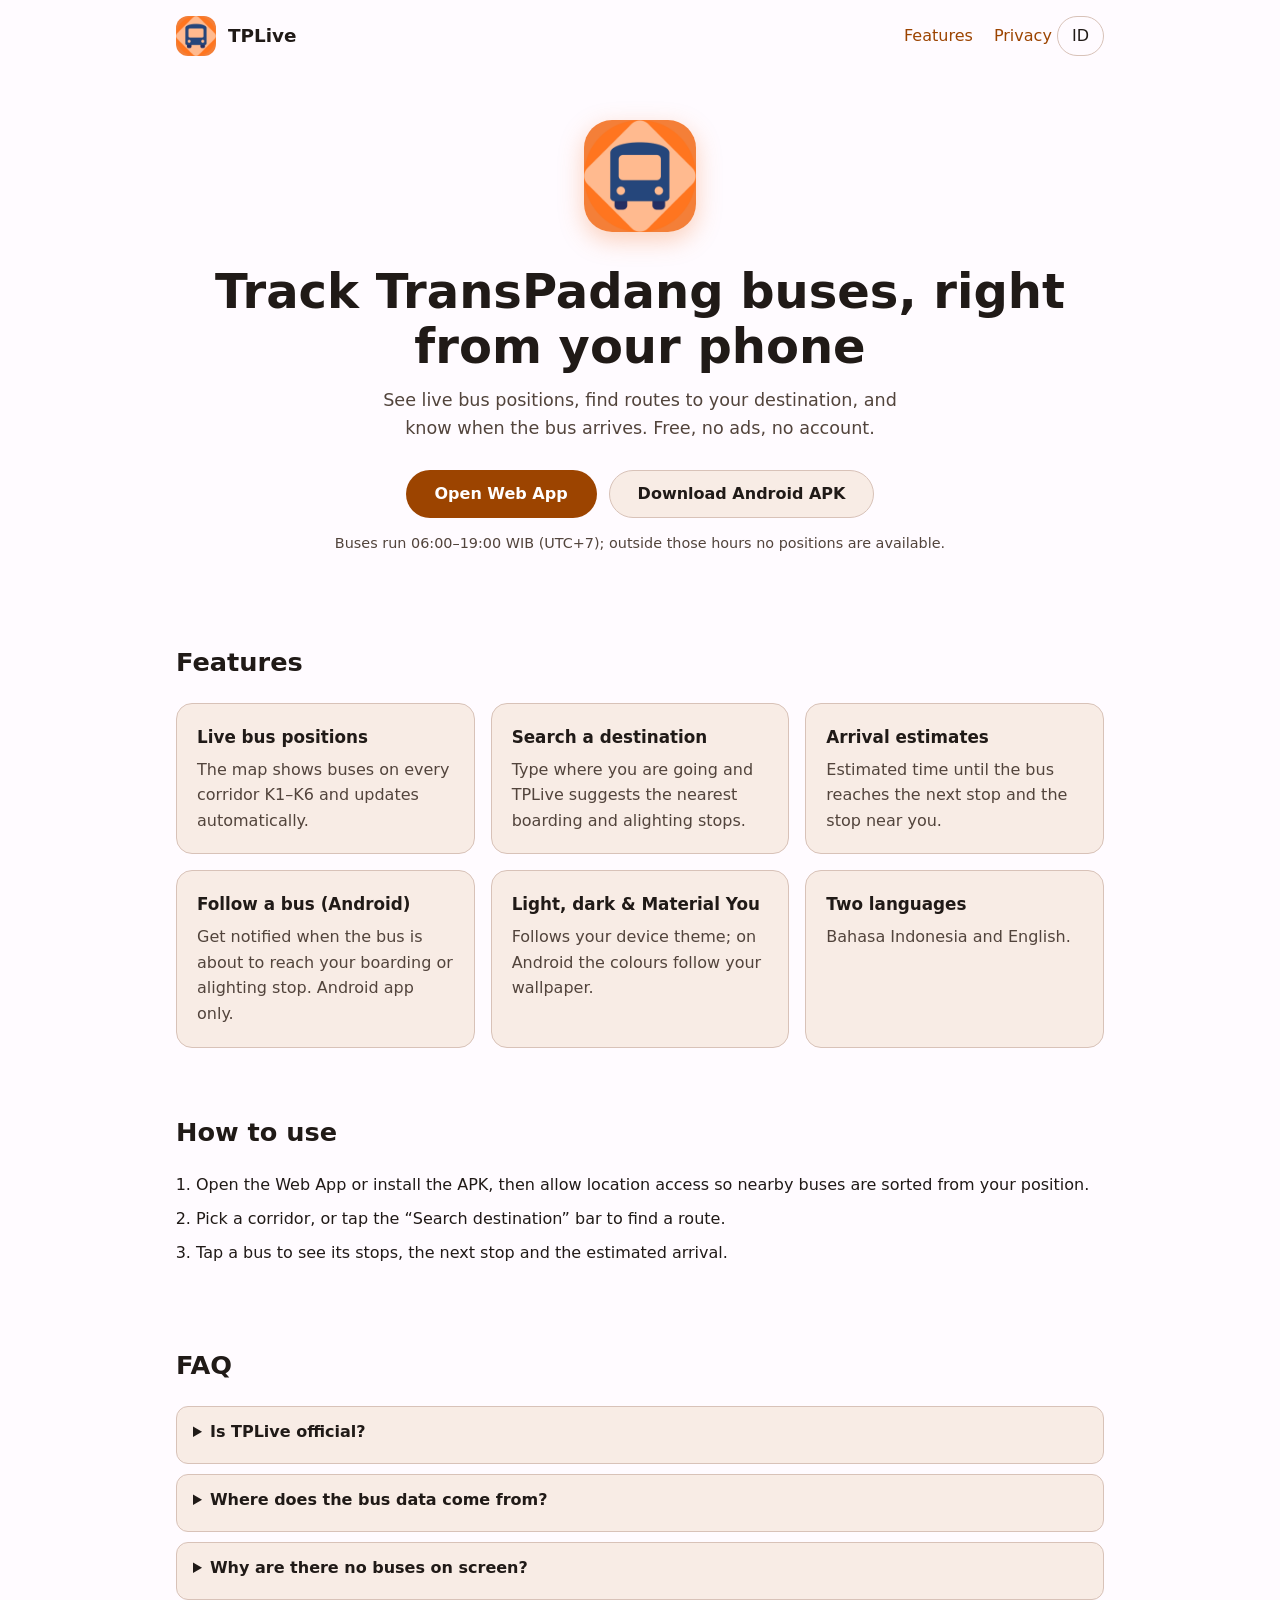
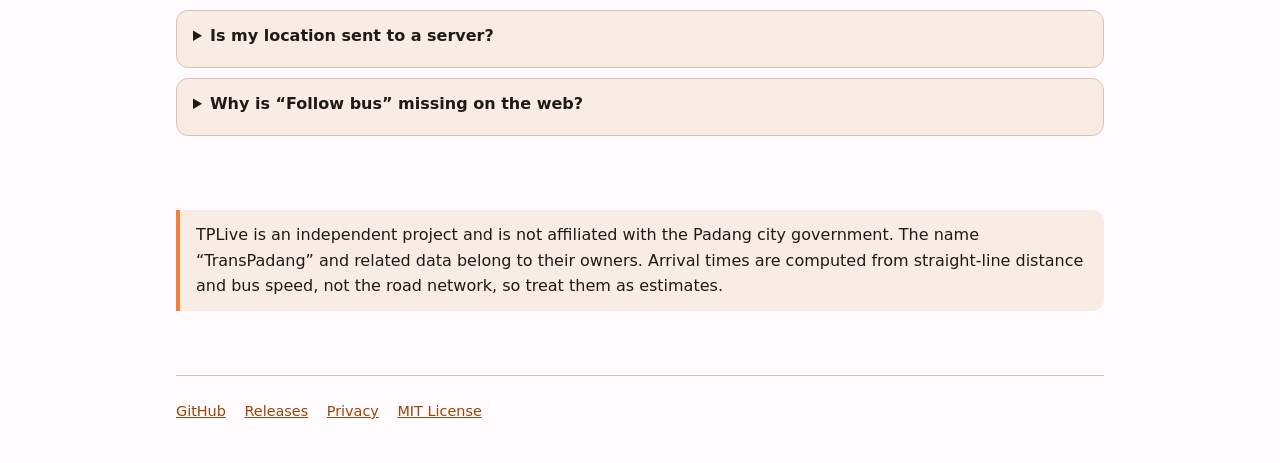
==== site/index.html @ 6b7a67e2 "feat(web): web app, halaman unduh, kebijakan privasi, deploy Pages - Platform web (web/) dengan ikon" ====
<!DOCTYPE html>
<html lang="id">
<head>
  <meta charset="UTF-8">
  <meta name="viewport" content="width=device-width, initial-scale=1">
  <title>TPLive — Lacak Bus TransPadang</title>
  <meta name="description" content="Lacak posisi bus TransPadang secara real-time, cari rute, dan lihat estimasi kedatangan. Gratis, open source, tanpa iklan.">
  <meta name="theme-color" content="#F47F38">
  <meta property="og:title" content="TPLive — Lacak Bus TransPadang">
  <meta property="og:description" content="Posisi bus TransPadang real-time, pencarian rute, dan estimasi kedatangan.">
  <meta property="og:type" content="website">
  <link rel="icon" href="favicon.png">
  <link rel="apple-touch-icon" href="icon-192.png">
  <link rel="stylesheet" href="style.css">
</head>
<body>
  <div class="wrap">
    <header class="top">
      <a class="brand" href="./"><img src="icon-192.png" alt="" width="40" height="40">TPLive</a>
      <nav>
        <a href="#fitur" data-i18n="nav_features">Fitur</a>
        <a href="privacy.html" data-i18n="nav_privacy">Privasi</a>
        <button class="lang" id="lang" type="button" aria-label="Switch language">EN</button>
      </nav>
    </header>

    <main>
      <div class="hero">
        <img class="logo" src="icon-512.png" alt="Logo TPLive" width="112" height="112">
        <h1 data-i18n="hero_title">Lacak bus TransPadang, langsung dari ponselmu</h1>
        <p class="lead" data-i18n="hero_lead">Lihat posisi bus secara real-time, cari rute ke tujuanmu, dan tahu kapan bus tiba. Gratis, tanpa iklan, tanpa akun.</p>
        <div class="cta">
          <a class="btn filled" href="app/" data-i18n="cta_web">Buka Web App</a>
          <a class="btn tonal" href="https://github.com/dwikyalfira/TPLive-Transpadang-Bus-Tracker/releases/latest/download/TPLive.apk" data-i18n="cta_apk">Unduh APK Android</a>
        </div>
        <p class="note" data-i18n="hours">Bus beroperasi pukul 06.00–19.00 WIB; di luar jam itu posisi bus tidak tersedia.</p>
      </div>

      <section id="fitur">
        <h2 data-i18n="features_h">Fitur</h2>
        <div class="grid">
          <div class="card"><h3 data-i18n="f1_t">Posisi bus real-time</h3><p data-i18n="f1_d">Peta menampilkan bus di semua koridor K1–K6 dan diperbarui otomatis.</p></div>
          <div class="card"><h3 data-i18n="f2_t">Cari tujuan</h3><p data-i18n="f2_d">Ketik tempat tujuan, TPLive menyarankan halte naik dan turun terdekat.</p></div>
          <div class="card"><h3 data-i18n="f3_t">Estimasi kedatangan</h3><p data-i18n="f3_d">Perkiraan waktu bus tiba di halte berikutnya dan di dekat lokasimu.</p></div>
          <div class="card"><h3 data-i18n="f4_t">Ikuti bus (Android)</h3><p data-i18n="f4_d">Notifikasi saat bus hampir tiba di halte naik atau turun. Hanya di aplikasi Android.</p></div>
          <div class="card"><h3 data-i18n="f5_t">Terang, gelap &amp; Material You</h3><p data-i18n="f5_d">Tampilan mengikuti tema perangkat; di Android warna mengikuti wallpaper.</p></div>
          <div class="card"><h3 data-i18n="f6_t">Dua bahasa</h3><p data-i18n="f6_d">Bahasa Indonesia dan English.</p></div>
        </div>
      </section>

      <section>
        <h2 data-i18n="how_h">Cara pakai</h2>
        <ol class="steps">
          <li data-i18n="s1">Buka Web App atau pasang APK, lalu izinkan akses lokasi agar bus terdekat diurutkan dari posisimu.</li>
          <li data-i18n="s2">Pilih koridor, atau ketuk bilah “Cari tujuan” untuk mencari rute.</li>
          <li data-i18n="s3">Ketuk bus untuk melihat daftar halte, halte berikutnya, dan estimasi tiba.</li>
        </ol>
      </section>

      <section>
        <h2 data-i18n="faq_h">Pertanyaan umum</h2>
        <details><summary data-i18n="q1">Apakah TPLive aplikasi resmi?</summary><p data-i18n="a1">Bukan. TPLive adalah proyek independen open source dan tidak berafiliasi dengan Pemerintah Kota Padang atau pengelola TransPadang.</p></details>
        <details><summary data-i18n="q2">Dari mana data bus berasal?</summary><p data-i18n="a2">Dari layanan data publik TransPadang. Ketersediaan dan akurasinya bergantung pada layanan itu dan dapat berubah tanpa pemberitahuan.</p></details>
        <details><summary data-i18n="q3">Mengapa tidak ada bus di layar?</summary><p data-i18n="a3">Layanan hanya mengirim data pukul 06.00–19.00 WIB. Di luar jam itu, atau bila bus belum mengirim posisi, daftar akan kosong.</p></details>
        <details><summary data-i18n="q4">Apakah lokasiku dikirim ke server?</summary><p data-i18n="a4">Tidak ke server TPLive — kami tidak punya server. Lokasi dipakai di perangkatmu untuk mengurutkan bus dan menghitung estimasi. Lihat Kebijakan Privasi.</p></details>
        <details><summary data-i18n="q5">Mengapa fitur “Ikuti bus” tidak ada di web?</summary><p data-i18n="a5">Notifikasi tetap saat aplikasi di latar belakang memerlukan layanan Android native, sehingga hanya tersedia di aplikasi Android.</p></details>
      </section>

      <section>
        <div class="disclaimer" data-i18n="disclaimer">TPLive adalah proyek independen dan tidak berafiliasi dengan Pemerintah Kota Padang. Nama “TransPadang” dan data terkait adalah milik pihak terkait. Estimasi waktu dihitung dari jarak garis lurus dan kecepatan bus, bukan jaringan jalan, jadi hanya perkiraan.</div>
      </section>
    </main>

    <footer>
      <a href="https://github.com/dwikyalfira/TPLive-Transpadang-Bus-Tracker">GitHub</a>
      <a href="https://github.com/dwikyalfira/TPLive-Transpadang-Bus-Tracker/releases" data-i18n="f_rel">Rilis</a>
      <a href="privacy.html" data-i18n="nav_privacy">Privasi</a>
      <a href="https://github.com/dwikyalfira/TPLive-Transpadang-Bus-Tracker/blob/main/LICENSE">MIT License</a>
    </footer>
  </div>

  <script>
    var EN = {
      nav_features: 'Features', nav_privacy: 'Privacy',
      hero_title: 'Track TransPadang buses, right from your phone',
      hero_lead: 'See live bus positions, find routes to your destination, and know when the bus arrives. Free, no ads, no account.',
      cta_web: 'Open Web App', cta_apk: 'Download Android APK',
      hours: 'Buses run 06:00–19:00 WIB (UTC+7); outside those hours no positions are available.',
      features_h: 'Features',
      f1_t: 'Live bus positions', f1_d: 'The map shows buses on every corridor K1–K6 and updates automatically.',
      f2_t: 'Search a destination', f2_d: 'Type where you are going and TPLive suggests the nearest boarding and alighting stops.',
      f3_t: 'Arrival estimates', f3_d: 'Estimated time until the bus reaches the next stop and the stop near you.',
      f4_t: 'Follow a bus (Android)', f4_d: 'Get notified when the bus is about to reach your boarding or alighting stop. Android app only.',
      f5_t: 'Light, dark & Material You', f5_d: 'Follows your device theme; on Android the colours follow your wallpaper.',
      f6_t: 'Two languages', f6_d: 'Bahasa Indonesia and English.',
      how_h: 'How to use',
      s1: 'Open the Web App or install the APK, then allow location access so nearby buses are sorted from your position.',
      s2: 'Pick a corridor, or tap the “Search destination” bar to find a route.',
      s3: 'Tap a bus to see its stops, the next stop and the estimated arrival.',
      faq_h: 'FAQ',
      q1: 'Is TPLive official?', a1: 'No. TPLive is an independent open-source project, not affiliated with the Padang city government or the TransPadang operator.',
      q2: 'Where does the bus data come from?', a2: 'From TransPadang’s public data service. Availability and accuracy depend on that service and can change without notice.',
      q3: 'Why are there no buses on screen?', a3: 'The service only sends data 06:00–19:00 WIB. Outside those hours, or when a bus has not reported, the list is empty.',
      q4: 'Is my location sent to a server?', a4: 'Not to a TPLive server — there is none. Location is used on your device to sort buses and compute estimates. See the Privacy Policy.',
      q5: 'Why is “Follow bus” missing on the web?', a5: 'Notifications that persist in the background need a native Android service, so they exist only in the Android app.',
      disclaimer: 'TPLive is an independent project and is not affiliated with the Padang city government. The name “TransPadang” and related data belong to their owners. Arrival times are computed from straight-line distance and bus speed, not the road network, so treat them as estimates.',
      f_rel: 'Releases'
    };
    var ID = {};
    document.querySelectorAll('[data-i18n]').forEach(function (el) { ID[el.dataset.i18n] = el.innerHTML; });
    var btn = document.getElementById('lang');
    function setLang(l) {
      var dict = l === 'en' ? EN : ID;
      document.documentElement.lang = l;
      document.querySelectorAll('[data-i18n]').forEach(function (el) {
        if (dict[el.dataset.i18n] != null) el.innerHTML = dict[el.dataset.i18n];
      });
      btn.textContent = l === 'en' ? 'ID' : 'EN';
      try { localStorage.setItem('lang', l); } catch (e) {}
    }
    btn.addEventListener('click', function () {
      setLang(document.documentElement.lang === 'en' ? 'id' : 'en');
    });
    var saved = null;
    try { saved = localStorage.getItem('lang'); } catch (e) {}
    if (saved === 'en' || (!saved && (navigator.language || '').toLowerCase().indexOf('id') !== 0)) setLang('en');
  </script>
</body>
</html>
---- site/style.css ----
:root {
  --primary: #9c4400;
  --on-primary: #fff;
  --brand: #f47f38;
  --surface: #fffbff;
  --on-surface: #201a17;
  --on-surface-variant: #52443c;
  --surface-container: #f8ece5;
  --outline-variant: #d8c2b8;
  --radius: 16px;
}
@media (prefers-color-scheme: dark) {
  :root {
    --primary: #ffb68a;
    --on-primary: #532200;
    --surface: #201a17;
    --on-surface: #ece0da;
    --on-surface-variant: #d8c2b8;
    --surface-container: #2d2420;
    --outline-variant: #52443c;
  }
}
* { box-sizing: border-box; }
html { scroll-behavior: smooth; }
body {
  margin: 0;
  background: var(--surface);
  color: var(--on-surface);
  font: 16px/1.6 system-ui, -apple-system, "Segoe UI", Roboto, sans-serif;
}
a { color: var(--primary); }
.wrap { max-width: 960px; margin: 0 auto; padding: 0 16px; }
header.top {
  display: flex; align-items: center; justify-content: space-between;
  padding: 16px 0;
}
.brand { display: flex; align-items: center; gap: 12px; font-weight: 700; font-size: 1.15rem; text-decoration: none; color: inherit; }
.brand img { width: 40px; height: 40px; border-radius: 12px; }
nav a { margin-left: 16px; text-decoration: none; font-weight: 500; }
.lang { border: 1px solid var(--outline-variant); background: none; color: inherit; border-radius: 999px; padding: 6px 14px; font: inherit; cursor: pointer; min-height: 40px; }

.hero { padding: 48px 0 40px; text-align: center; }
.hero img.logo { width: 112px; height: 112px; border-radius: 28px; box-shadow: 0 8px 24px rgba(244, 127, 56, .35); }
.hero h1 { font-size: clamp(2rem, 6vw, 3rem); line-height: 1.15; margin: 24px 0 12px; }
.hero p.lead { max-width: 560px; margin: 0 auto 28px; color: var(--on-surface-variant); font-size: 1.1rem; }
.cta { display: flex; flex-wrap: wrap; gap: 12px; justify-content: center; }
.btn {
  display: inline-flex; align-items: center; justify-content: center; gap: 8px;
  min-height: 48px; padding: 0 28px; border-radius: 999px; font-weight: 600;
  text-decoration: none; border: 1px solid transparent;
}
.btn.filled { background: var(--primary); color: var(--on-primary); }
.btn.tonal { background: var(--surface-container); color: var(--on-surface); border-color: var(--outline-variant); }
.btn:focus-visible, .lang:focus-visible, a:focus-visible { outline: 3px solid var(--brand); outline-offset: 2px; }
.note { margin-top: 14px; font-size: .9rem; color: var(--on-surface-variant); }

section { padding: 32px 0; }
section h2 { font-size: 1.6rem; margin: 0 0 20px; }
.grid { display: grid; gap: 16px; grid-template-columns: repeat(auto-fit, minmax(240px, 1fr)); }
.card {
  background: var(--surface-container); border: 1px solid var(--outline-variant);
  border-radius: var(--radius); padding: 20px;
}
.card h3 { margin: 0 0 6px; font-size: 1.05rem; }
.card p { margin: 0; color: var(--on-surface-variant); }
ol.steps { padding-left: 20px; }
ol.steps li { margin-bottom: 8px; }
details { border: 1px solid var(--outline-variant); border-radius: 12px; padding: 12px 16px; margin-bottom: 10px; background: var(--surface-container); }
details summary { cursor: pointer; font-weight: 600; min-height: 32px; }
details p { margin: 8px 0 0; color: var(--on-surface-variant); }
.disclaimer { border-left: 4px solid var(--brand); padding: 12px 16px; background: var(--surface-container); border-radius: 0 12px 12px 0; }
footer { border-top: 1px solid var(--outline-variant); margin-top: 32px; padding: 24px 0 40px; color: var(--on-surface-variant); font-size: .9rem; }
footer a { margin-right: 14px; }
article.doc { max-width: 720px; padding-bottom: 32px; }
article.doc h1 { margin-top: 24px; }
article.doc h2 { margin-top: 28px; font-size: 1.25rem; }
@media (prefers-reduced-motion: reduce) { html { scroll-behavior: auto; } }
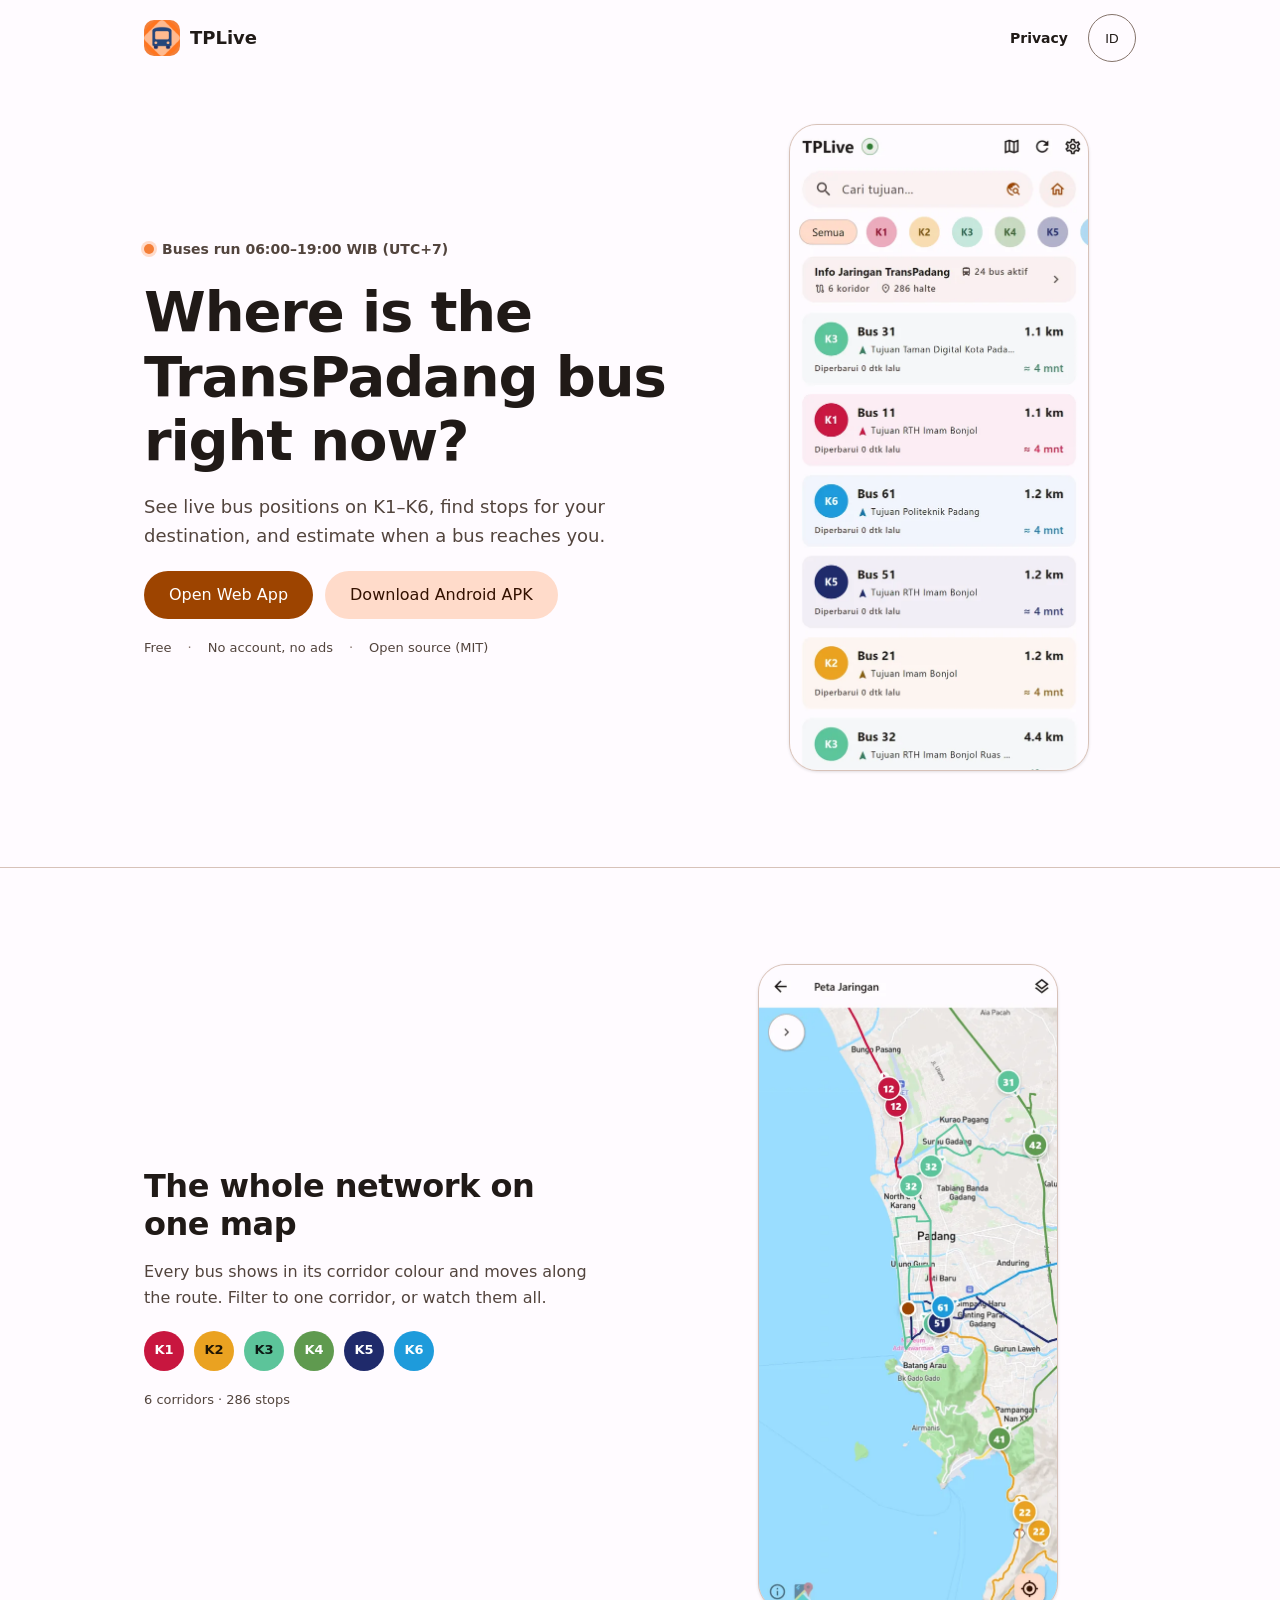
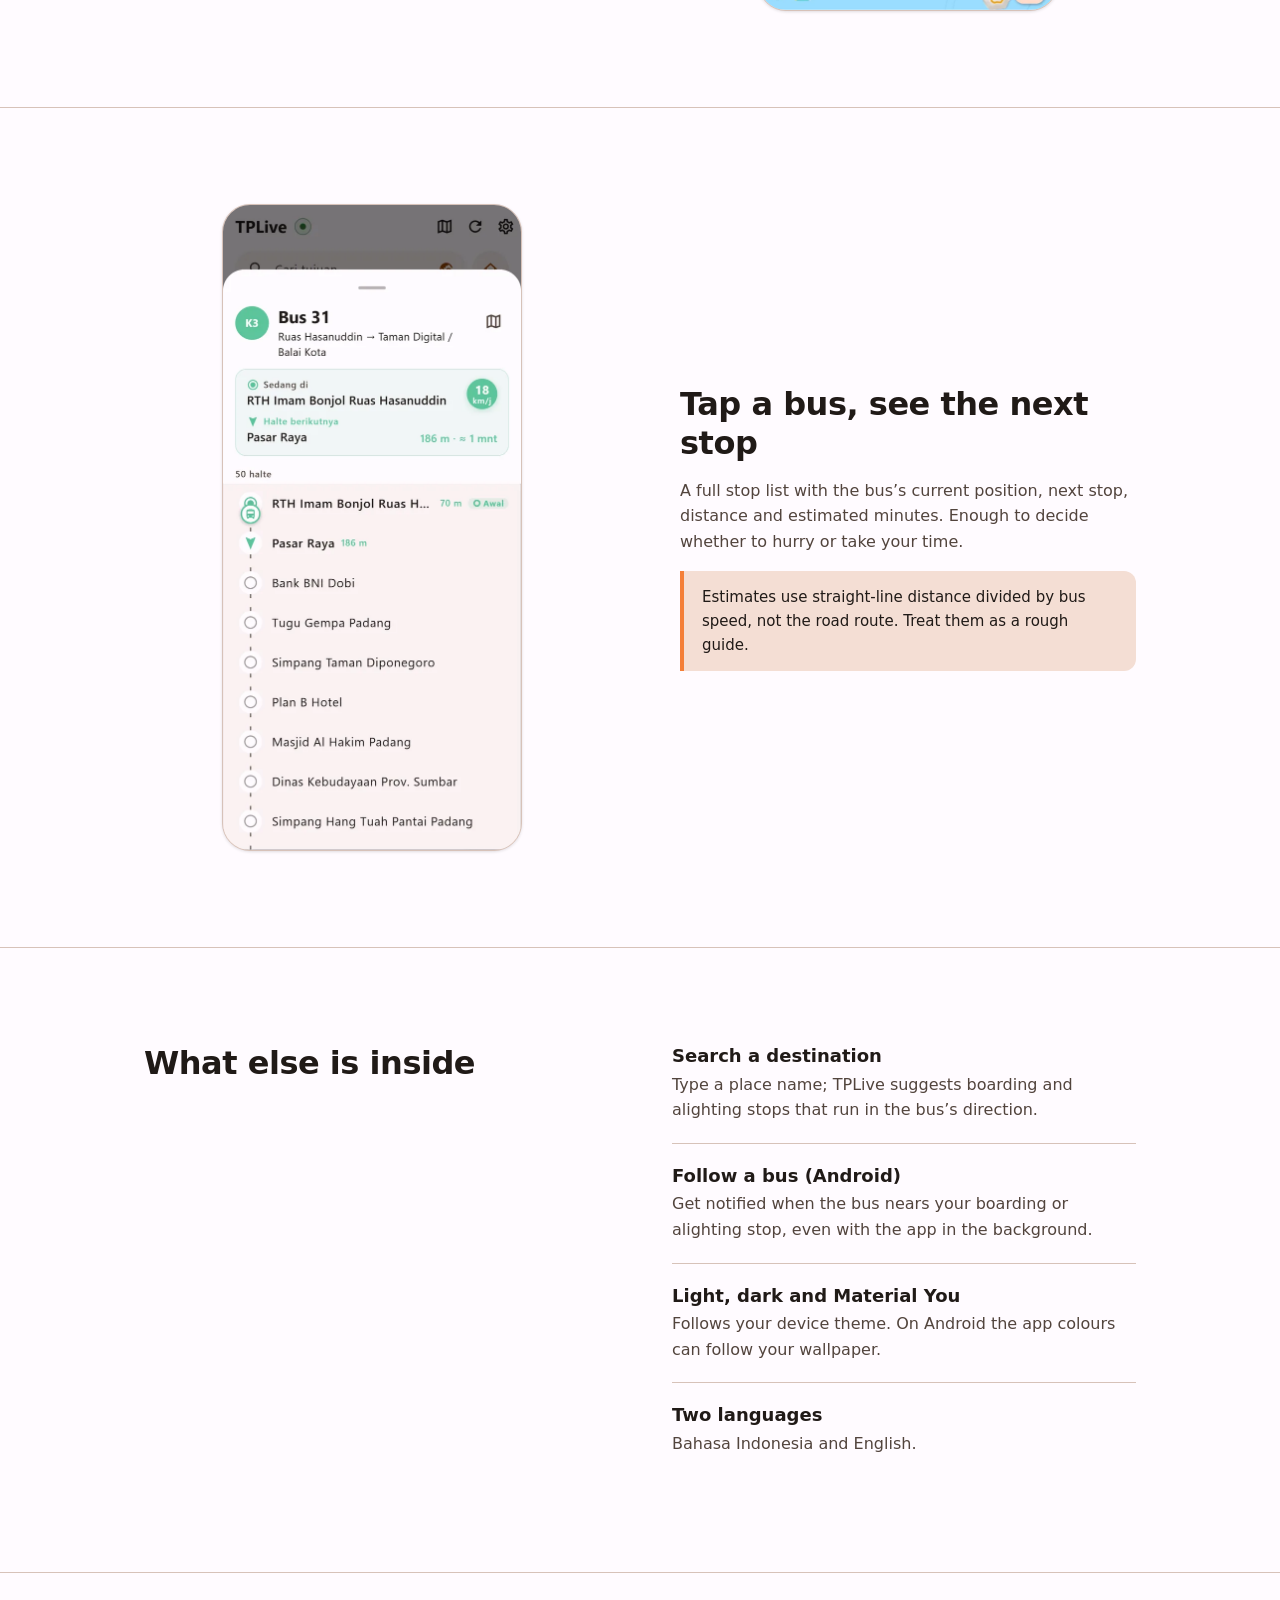
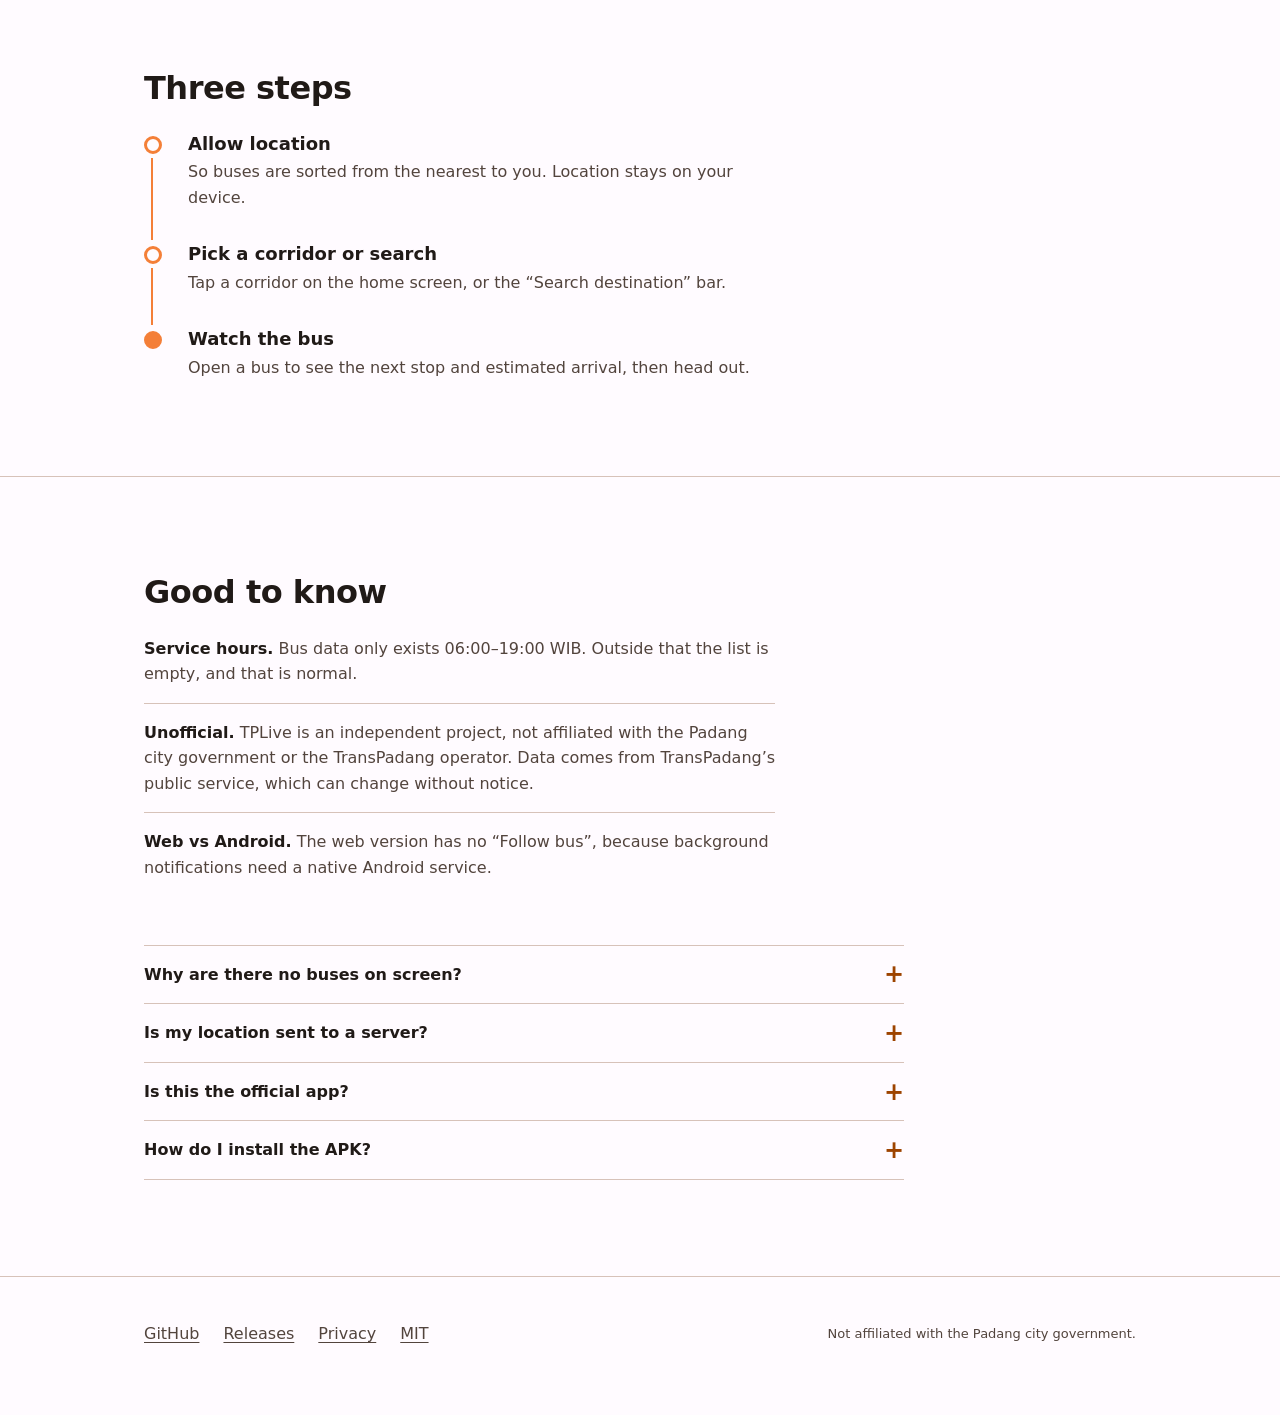
==== commit a6116c24: "feat(site): desain ulang halaman unduh mengikuti DESIGN.md - DESIGN.md: acuan desain halaman (token " ====
--- a/site/index.html
+++ b/site/index.html
@@ -3,124 +3,195 @@
 <head>
   <meta charset="UTF-8">
   <meta name="viewport" content="width=device-width, initial-scale=1">
-  <title>TPLive — Lacak Bus TransPadang</title>
-  <meta name="description" content="Lacak posisi bus TransPadang secara real-time, cari rute, dan lihat estimasi kedatangan. Gratis, open source, tanpa iklan.">
+  <title>TPLive — Di mana bus TransPadang sekarang?</title>
+  <meta name="description" content="Lihat posisi bus TransPadang K1–K6 di peta, cari halte untuk tujuanmu, dan perkirakan kapan bus tiba. Gratis, open source, tanpa akun. Aplikasi tidak resmi.">
   <meta name="theme-color" content="#F47F38">
-  <meta property="og:title" content="TPLive — Lacak Bus TransPadang">
-  <meta property="og:description" content="Posisi bus TransPadang real-time, pencarian rute, dan estimasi kedatangan.">
+  <meta property="og:title" content="TPLive — Di mana bus TransPadang sekarang?">
+  <meta property="og:description" content="Posisi bus TransPadang di peta, pencarian halte, dan perkiraan tiba. Gratis dan open source.">
   <meta property="og:type" content="website">
   <link rel="icon" href="favicon.png">
   <link rel="apple-touch-icon" href="icon-192.png">
   <link rel="stylesheet" href="style.css">
 </head>
 <body>
+  <a class="skip" href="#main" data-i18n="skip">Lewati ke konten</a>
+
   <div class="wrap">
     <header class="top">
-      <a class="brand" href="./"><img src="icon-192.png" alt="" width="40" height="40">TPLive</a>
-      <nav>
-        <a href="#fitur" data-i18n="nav_features">Fitur</a>
-        <a href="privacy.html" data-i18n="nav_privacy">Privasi</a>
-        <button class="lang" id="lang" type="button" aria-label="Switch language">EN</button>
-      </nav>
+      <a class="brand" href="./"><img src="icon-192.png" alt="" width="36" height="36">TPLive</a>
+      <a class="link" href="privacy.html" data-i18n="nav_privacy">Privasi</a>
+      <button class="lang" id="lang" type="button" aria-label="Switch language to English">EN</button>
     </header>
-
-    <main>
+  </div>
+
+  <main id="main">
+    <div class="wrap">
       <div class="hero">
-        <img class="logo" src="icon-512.png" alt="Logo TPLive" width="112" height="112">
-        <h1 data-i18n="hero_title">Lacak bus TransPadang, langsung dari ponselmu</h1>
-        <p class="lead" data-i18n="hero_lead">Lihat posisi bus secara real-time, cari rute ke tujuanmu, dan tahu kapan bus tiba. Gratis, tanpa iklan, tanpa akun.</p>
-        <div class="cta">
-          <a class="btn filled" href="app/" data-i18n="cta_web">Buka Web App</a>
-          <a class="btn tonal" href="https://github.com/dwikyalfira/TPLive-Transpadang-Bus-Tracker/releases/latest/download/TPLive.apk" data-i18n="cta_apk">Unduh APK Android</a>
-        </div>
-        <p class="note" data-i18n="hours">Bus beroperasi pukul 06.00–19.00 WIB; di luar jam itu posisi bus tidak tersedia.</p>
-      </div>
-
-      <section id="fitur">
-        <h2 data-i18n="features_h">Fitur</h2>
-        <div class="grid">
-          <div class="card"><h3 data-i18n="f1_t">Posisi bus real-time</h3><p data-i18n="f1_d">Peta menampilkan bus di semua koridor K1–K6 dan diperbarui otomatis.</p></div>
-          <div class="card"><h3 data-i18n="f2_t">Cari tujuan</h3><p data-i18n="f2_d">Ketik tempat tujuan, TPLive menyarankan halte naik dan turun terdekat.</p></div>
-          <div class="card"><h3 data-i18n="f3_t">Estimasi kedatangan</h3><p data-i18n="f3_d">Perkiraan waktu bus tiba di halte berikutnya dan di dekat lokasimu.</p></div>
-          <div class="card"><h3 data-i18n="f4_t">Ikuti bus (Android)</h3><p data-i18n="f4_d">Notifikasi saat bus hampir tiba di halte naik atau turun. Hanya di aplikasi Android.</p></div>
-          <div class="card"><h3 data-i18n="f5_t">Terang, gelap &amp; Material You</h3><p data-i18n="f5_d">Tampilan mengikuti tema perangkat; di Android warna mengikuti wallpaper.</p></div>
-          <div class="card"><h3 data-i18n="f6_t">Dua bahasa</h3><p data-i18n="f6_d">Bahasa Indonesia dan English.</p></div>
-        </div>
-      </section>
-
-      <section>
-        <h2 data-i18n="how_h">Cara pakai</h2>
-        <ol class="steps">
-          <li data-i18n="s1">Buka Web App atau pasang APK, lalu izinkan akses lokasi agar bus terdekat diurutkan dari posisimu.</li>
-          <li data-i18n="s2">Pilih koridor, atau ketuk bilah “Cari tujuan” untuk mencari rute.</li>
-          <li data-i18n="s3">Ketuk bus untuk melihat daftar halte, halte berikutnya, dan estimasi tiba.</li>
+        <div class="copy">
+          <p class="hours" data-i18n="hours">Bus beroperasi 06.00–19.00 WIB</p>
+          <h1 data-i18n="h1">Di mana bus TransPadang sekarang?</h1>
+          <p class="lead" data-i18n="lead">Lihat posisi bus K1–K6 di peta, cari halte untuk tujuanmu, dan perkirakan kapan bus tiba di dekatmu.</p>
+          <div class="cta">
+            <a class="btn filled" href="app/" data-i18n="cta_web">Buka Web App</a>
+            <a class="btn tonal" href="https://github.com/dwikyalfira/TPLive-Transpadang-Bus-Tracker/releases/latest/download/TPLive.apk" data-i18n="cta_apk">Unduh APK Android</a>
+          </div>
+          <p class="caption facts"><span data-i18n="fact1">Gratis</span><span data-i18n="fact2">Tanpa akun &amp; iklan</span><span data-i18n="fact3">Open source (MIT)</span></p>
+        </div>
+        <figure class="phone">
+          <picture>
+            <source media="(prefers-color-scheme: dark)" srcset="img/home-dark.webp">
+            <img src="img/home-light.webp" width="600" height="1299" alt="Beranda TPLive: daftar bus terdekat dengan koridor, jarak, dan estimasi tiba" data-i18n-alt="alt_home" fetchpriority="high">
+          </picture>
+        </figure>
+      </div>
+    </div>
+
+    <section aria-labelledby="map-h">
+      <div class="wrap split">
+        <div class="copy">
+          <h2 id="map-h" data-i18n="map_h">Seluruh jaringan di satu peta</h2>
+          <p class="prose" data-i18n="map_p">Setiap bus tampil dengan warna koridornya, bergerak mengikuti rute. Pilih satu koridor untuk menyaring, atau lihat semuanya sekaligus.</p>
+          <ul class="chips" aria-label="Koridor" data-i18n-aria="aria_corr">
+            <li class="chip k1">K1</li><li class="chip k2">K2</li><li class="chip k3">K3</li>
+            <li class="chip k4">K4</li><li class="chip k5">K5</li><li class="chip k6">K6</li>
+          </ul>
+          <p class="caption num" data-i18n="map_fact">6 koridor · 286 halte</p>
+        </div>
+        <figure class="phone">
+          <picture>
+            <source media="(prefers-color-scheme: dark)" srcset="img/map-dark.webp">
+            <img src="img/map-light.webp" width="600" height="1299" loading="lazy" alt="Peta jaringan TransPadang dengan penanda bus berwarna di sepanjang rute koridor" data-i18n-alt="alt_map">
+          </picture>
+        </figure>
+      </div>
+    </section>
+
+    <section aria-labelledby="detail-h">
+      <div class="wrap split flip">
+        <div class="copy">
+          <h2 id="detail-h" data-i18n="detail_h">Ketuk bus, lihat halte berikutnya</h2>
+          <p class="prose" data-i18n="detail_p">Daftar halte lengkap dengan posisi bus saat ini, halte berikutnya, jarak, dan perkiraan menit sampai. Cocok untuk memutuskan perlu jalan cepat atau santai.</p>
+          <p class="note" data-i18n="detail_note">Perkiraan menghitung jarak garis lurus dibagi kecepatan bus, bukan jalur jalan. Anggap sebagai ancer-ancer.</p>
+        </div>
+        <figure class="phone">
+          <picture>
+            <source media="(prefers-color-scheme: dark)" srcset="img/detail-dark.webp">
+            <img src="img/detail-light.webp" width="600" height="1299" loading="lazy" alt="Rincian Bus 31: sedang di satu halte, halte berikutnya, kecepatan, dan daftar halte sepanjang rute" data-i18n-alt="alt_detail">
+          </picture>
+        </figure>
+      </div>
+    </section>
+
+    <section aria-labelledby="more-h">
+      <div class="wrap cols">
+        <h2 id="more-h" data-i18n="more_h">Yang lain di dalamnya</h2>
+        <ul class="list">
+          <li><h3 data-i18n="m1_t">Cari tujuan</h3><p data-i18n="m1_d">Ketik nama tempat; TPLive menyarankan halte naik dan turun yang searah dengan bus.</p></li>
+          <li><h3 data-i18n="m2_t">Ikuti bus (Android)</h3><p data-i18n="m2_d">Notifikasi saat bus hampir tiba di halte naik atau turunmu, juga ketika aplikasi di latar belakang.</p></li>
+          <li><h3 data-i18n="m3_t">Terang, gelap, dan Material You</h3><p data-i18n="m3_d">Mengikuti tema perangkat. Di Android, warna aplikasi bisa mengikuti wallpaper.</p></li>
+          <li><h3 data-i18n="m4_t">Dua bahasa</h3><p data-i18n="m4_d">Bahasa Indonesia dan English.</p></li>
+        </ul>
+      </div>
+    </section>
+
+    <section aria-labelledby="how-h">
+      <div class="wrap stack">
+        <h2 id="how-h" data-i18n="how_h">Tiga langkah</h2>
+        <ol class="route">
+          <li><h3 data-i18n="s1_t">Izinkan lokasi</h3><p data-i18n="s1_d">Supaya bus diurutkan dari yang terdekat denganmu. Lokasi tetap di perangkatmu.</p></li>
+          <li><h3 data-i18n="s2_t">Pilih koridor atau cari tujuan</h3><p data-i18n="s2_d">Ketuk salah satu koridor di beranda, atau bilah “Cari tujuan”.</p></li>
+          <li><h3 data-i18n="s3_t">Pantau bus</h3><p data-i18n="s3_d">Buka bus untuk melihat halte berikutnya dan perkiraan tiba, lalu berangkat.</p></li>
         </ol>
-      </section>
-
-      <section>
-        <h2 data-i18n="faq_h">Pertanyaan umum</h2>
-        <details><summary data-i18n="q1">Apakah TPLive aplikasi resmi?</summary><p data-i18n="a1">Bukan. TPLive adalah proyek independen open source dan tidak berafiliasi dengan Pemerintah Kota Padang atau pengelola TransPadang.</p></details>
-        <details><summary data-i18n="q2">Dari mana data bus berasal?</summary><p data-i18n="a2">Dari layanan data publik TransPadang. Ketersediaan dan akurasinya bergantung pada layanan itu dan dapat berubah tanpa pemberitahuan.</p></details>
-        <details><summary data-i18n="q3">Mengapa tidak ada bus di layar?</summary><p data-i18n="a3">Layanan hanya mengirim data pukul 06.00–19.00 WIB. Di luar jam itu, atau bila bus belum mengirim posisi, daftar akan kosong.</p></details>
-        <details><summary data-i18n="q4">Apakah lokasiku dikirim ke server?</summary><p data-i18n="a4">Tidak ke server TPLive — kami tidak punya server. Lokasi dipakai di perangkatmu untuk mengurutkan bus dan menghitung estimasi. Lihat Kebijakan Privasi.</p></details>
-        <details><summary data-i18n="q5">Mengapa fitur “Ikuti bus” tidak ada di web?</summary><p data-i18n="a5">Notifikasi tetap saat aplikasi di latar belakang memerlukan layanan Android native, sehingga hanya tersedia di aplikasi Android.</p></details>
-      </section>
-
-      <section>
-        <div class="disclaimer" data-i18n="disclaimer">TPLive adalah proyek independen dan tidak berafiliasi dengan Pemerintah Kota Padang. Nama “TransPadang” dan data terkait adalah milik pihak terkait. Estimasi waktu dihitung dari jarak garis lurus dan kecepatan bus, bukan jaringan jalan, jadi hanya perkiraan.</div>
-      </section>
-    </main>
-
-    <footer>
+      </div>
+    </section>
+
+    <section aria-labelledby="know-h">
+      <div class="wrap stack">
+        <h2 id="know-h" data-i18n="know_h">Perlu kamu tahu</h2>
+        <div class="notes">
+          <p data-i18n="n1"><strong>Jam layanan.</strong> Data bus hanya ada pukul 06.00–19.00 WIB. Di luar jam itu daftar kosong dan itu normal.</p>
+          <p data-i18n="n2"><strong>Tidak resmi.</strong> TPLive proyek independen, tidak berafiliasi dengan Pemerintah Kota Padang atau pengelola TransPadang. Data berasal dari layanan publik TransPadang yang bisa berubah tanpa pemberitahuan.</p>
+          <p data-i18n="n3"><strong>Web vs Android.</strong> Versi web tidak punya “Ikuti bus”, karena notifikasi latar belakang butuh layanan Android native.</p>
+        </div>
+        <div class="faq">
+          <details><summary data-i18n="q1">Mengapa tidak ada bus di layar?</summary><p data-i18n="a1">Layanan hanya mengirim data 06.00–19.00 WIB. Di dalam jam itu pun, bus yang belum mengirim posisi dalam 5 menit terakhir disembunyikan.</p></details>
+          <details><summary data-i18n="q2">Apakah lokasiku dikirim ke server?</summary><p data-i18n="a2">Tidak ke server TPLive — kami tidak punya server. Lokasi dipakai di perangkatmu untuk mengurutkan bus dan menghitung perkiraan. Detail di Kebijakan Privasi.</p></details>
+          <details><summary data-i18n="q3">Apakah ini aplikasi resmi?</summary><p data-i18n="a3">Bukan. Ini proyek open source buatan komunitas; kode dan lisensinya terbuka di GitHub.</p></details>
+          <details><summary data-i18n="q4">Bagaimana memasang APK?</summary><p data-i18n="a4">Unduh berkas APK, buka, dan izinkan pemasangan dari sumber ini bila diminta Android. Pembaruan dipasang dengan cara yang sama; bila gagal karena tanda tangan berbeda, copot versi lama lebih dulu.</p></details>
+        </div>
+      </div>
+    </section>
+  </main>
+
+  <footer>
+    <div class="wrap">
       <a href="https://github.com/dwikyalfira/TPLive-Transpadang-Bus-Tracker">GitHub</a>
       <a href="https://github.com/dwikyalfira/TPLive-Transpadang-Bus-Tracker/releases" data-i18n="f_rel">Rilis</a>
       <a href="privacy.html" data-i18n="nav_privacy">Privasi</a>
-      <a href="https://github.com/dwikyalfira/TPLive-Transpadang-Bus-Tracker/blob/main/LICENSE">MIT License</a>
-    </footer>
-  </div>
+      <a href="https://github.com/dwikyalfira/TPLive-Transpadang-Bus-Tracker/blob/main/LICENSE">MIT</a>
+      <span class="caption" data-i18n="f_note">Tidak berafiliasi dengan Pemerintah Kota Padang.</span>
+    </div>
+  </footer>
 
   <script>
     var EN = {
-      nav_features: 'Features', nav_privacy: 'Privacy',
-      hero_title: 'Track TransPadang buses, right from your phone',
-      hero_lead: 'See live bus positions, find routes to your destination, and know when the bus arrives. Free, no ads, no account.',
+      skip: 'Skip to content', nav_privacy: 'Privacy',
+      hours: 'Buses run 06:00–19:00 WIB (UTC+7)',
+      h1: 'Where is the TransPadang bus right now?',
+      lead: 'See live bus positions on K1–K6, find stops for your destination, and estimate when a bus reaches you.',
       cta_web: 'Open Web App', cta_apk: 'Download Android APK',
-      hours: 'Buses run 06:00–19:00 WIB (UTC+7); outside those hours no positions are available.',
-      features_h: 'Features',
-      f1_t: 'Live bus positions', f1_d: 'The map shows buses on every corridor K1–K6 and updates automatically.',
-      f2_t: 'Search a destination', f2_d: 'Type where you are going and TPLive suggests the nearest boarding and alighting stops.',
-      f3_t: 'Arrival estimates', f3_d: 'Estimated time until the bus reaches the next stop and the stop near you.',
-      f4_t: 'Follow a bus (Android)', f4_d: 'Get notified when the bus is about to reach your boarding or alighting stop. Android app only.',
-      f5_t: 'Light, dark & Material You', f5_d: 'Follows your device theme; on Android the colours follow your wallpaper.',
-      f6_t: 'Two languages', f6_d: 'Bahasa Indonesia and English.',
-      how_h: 'How to use',
-      s1: 'Open the Web App or install the APK, then allow location access so nearby buses are sorted from your position.',
-      s2: 'Pick a corridor, or tap the “Search destination” bar to find a route.',
-      s3: 'Tap a bus to see its stops, the next stop and the estimated arrival.',
-      faq_h: 'FAQ',
-      q1: 'Is TPLive official?', a1: 'No. TPLive is an independent open-source project, not affiliated with the Padang city government or the TransPadang operator.',
-      q2: 'Where does the bus data come from?', a2: 'From TransPadang’s public data service. Availability and accuracy depend on that service and can change without notice.',
-      q3: 'Why are there no buses on screen?', a3: 'The service only sends data 06:00–19:00 WIB. Outside those hours, or when a bus has not reported, the list is empty.',
-      q4: 'Is my location sent to a server?', a4: 'Not to a TPLive server — there is none. Location is used on your device to sort buses and compute estimates. See the Privacy Policy.',
-      q5: 'Why is “Follow bus” missing on the web?', a5: 'Notifications that persist in the background need a native Android service, so they exist only in the Android app.',
-      disclaimer: 'TPLive is an independent project and is not affiliated with the Padang city government. The name “TransPadang” and related data belong to their owners. Arrival times are computed from straight-line distance and bus speed, not the road network, so treat them as estimates.',
-      f_rel: 'Releases'
+      fact1: 'Free', fact2: 'No account, no ads', fact3: 'Open source (MIT)',
+      alt_home: 'TPLive home: nearby buses with corridor, distance and estimated arrival',
+      map_h: 'The whole network on one map',
+      map_p: 'Every bus shows in its corridor colour and moves along the route. Filter to one corridor, or watch them all.',
+      aria_corr: 'Corridors', map_fact: '6 corridors · 286 stops',
+      alt_map: 'TransPadang network map with coloured bus markers along corridor routes',
+      detail_h: 'Tap a bus, see the next stop',
+      detail_p: 'A full stop list with the bus’s current position, next stop, distance and estimated minutes. Enough to decide whether to hurry or take your time.',
+      detail_note: 'Estimates use straight-line distance divided by bus speed, not the road route. Treat them as a rough guide.',
+      alt_detail: 'Bus 31 detail: current stop, next stop, speed and the stop list along the route',
+      more_h: 'What else is inside',
+      m1_t: 'Search a destination', m1_d: 'Type a place name; TPLive suggests boarding and alighting stops that run in the bus’s direction.',
+      m2_t: 'Follow a bus (Android)', m2_d: 'Get notified when the bus nears your boarding or alighting stop, even with the app in the background.',
+      m3_t: 'Light, dark and Material You', m3_d: 'Follows your device theme. On Android the app colours can follow your wallpaper.',
+      m4_t: 'Two languages', m4_d: 'Bahasa Indonesia and English.',
+      how_h: 'Three steps',
+      s1_t: 'Allow location', s1_d: 'So buses are sorted from the nearest to you. Location stays on your device.',
+      s2_t: 'Pick a corridor or search', s2_d: 'Tap a corridor on the home screen, or the “Search destination” bar.',
+      s3_t: 'Watch the bus', s3_d: 'Open a bus to see the next stop and estimated arrival, then head out.',
+      know_h: 'Good to know',
+      n1: '<strong>Service hours.</strong> Bus data only exists 06:00–19:00 WIB. Outside that the list is empty, and that is normal.',
+      n2: '<strong>Unofficial.</strong> TPLive is an independent project, not affiliated with the Padang city government or the TransPadang operator. Data comes from TransPadang’s public service, which can change without notice.',
+      n3: '<strong>Web vs Android.</strong> The web version has no “Follow bus”, because background notifications need a native Android service.',
+      q1: 'Why are there no buses on screen?', a1: 'The service only sends data 06:00–19:00 WIB. Even within those hours, a bus that has not reported in the last 5 minutes is hidden.',
+      q2: 'Is my location sent to a server?', a2: 'Not to a TPLive server — there is none. Location is used on your device to sort buses and compute estimates. Details in the Privacy Policy.',
+      q3: 'Is this the official app?', a3: 'No. It is a community open-source project; the code and licence are public on GitHub.',
+      q4: 'How do I install the APK?', a4: 'Download the APK, open it, and allow installs from this source if Android asks. Updates install the same way; if one fails on a signature mismatch, uninstall the old version first.',
+      f_rel: 'Releases', f_note: 'Not affiliated with the Padang city government.'
     };
-    var ID = {};
+    var ID = {}, IDALT = {}, IDARIA = {};
     document.querySelectorAll('[data-i18n]').forEach(function (el) { ID[el.dataset.i18n] = el.innerHTML; });
+    document.querySelectorAll('[data-i18n-alt]').forEach(function (el) { IDALT[el.dataset.i18nAlt] = el.getAttribute('alt'); });
+    document.querySelectorAll('[data-i18n-aria]').forEach(function (el) { IDARIA[el.dataset.i18nAria] = el.getAttribute('aria-label'); });
     var btn = document.getElementById('lang');
     function setLang(l) {
-      var dict = l === 'en' ? EN : ID;
+      var en = l === 'en';
       document.documentElement.lang = l;
       document.querySelectorAll('[data-i18n]').forEach(function (el) {
-        if (dict[el.dataset.i18n] != null) el.innerHTML = dict[el.dataset.i18n];
+        var v = (en ? EN : ID)[el.dataset.i18n]; if (v != null) el.innerHTML = v;
       });
-      btn.textContent = l === 'en' ? 'ID' : 'EN';
+      document.querySelectorAll('[data-i18n-alt]').forEach(function (el) {
+        var v = en ? EN[el.dataset.i18nAlt] : IDALT[el.dataset.i18nAlt]; if (v) el.setAttribute('alt', v);
+      });
+      document.querySelectorAll('[data-i18n-aria]').forEach(function (el) {
+        var v = en ? EN[el.dataset.i18nAria] : IDARIA[el.dataset.i18nAria]; if (v) el.setAttribute('aria-label', v);
+      });
+      document.title = en ? 'TPLive — Where is the TransPadang bus right now?' : 'TPLive — Di mana bus TransPadang sekarang?';
+      btn.textContent = en ? 'ID' : 'EN';
+      btn.setAttribute('aria-label', en ? 'Ganti bahasa ke Indonesia' : 'Switch language to English');
       try { localStorage.setItem('lang', l); } catch (e) {}
     }
-    btn.addEventListener('click', function () {
-      setLang(document.documentElement.lang === 'en' ? 'id' : 'en');
-    });
+    btn.addEventListener('click', function () { setLang(document.documentElement.lang === 'en' ? 'id' : 'en'); });
     var saved = null;
     try { saved = localStorage.getItem('lang'); } catch (e) {}
     if (saved === 'en' || (!saved && (navigator.language || '').toLowerCase().indexOf('id') !== 0)) setLang('en');
--- a/site/style.css
+++ b/site/style.css
@@ -1,77 +1,219 @@
+/* TPLive landing page — implements /DESIGN.md. Token names match the doc. */
 :root {
-  --primary: #9c4400;
-  --on-primary: #fff;
-  --brand: #f47f38;
+  --primary: #9d4400;
+  --on-primary: #ffffff;
+  --primary-container: #ffdbca;
+  --on-primary-container: #331100;
   --surface: #fffbff;
   --on-surface: #201a17;
-  --on-surface-variant: #52443c;
-  --surface-container: #f8ece5;
-  --outline-variant: #d8c2b8;
-  --radius: 16px;
+  --surface-variant: #f4ded4;
+  --on-surface-variant: #52443d;
+  --outline: #85746b;
+  --outline-variant: #d7c2b9;
+  --brand: #f47f38;
+
+  --k1: #c8163f; --k2: #eaa221; --k3: #5cc49a;
+  --k4: #5f9a4f; --k5: #1f2a6b; --k6: #1e9bdb;
+
+  --r-s: 8px; --r-m: 12px; --r-l: 16px; --r-xl: 28px;
+  --ease: cubic-bezier(0.65, 0, 0.35, 1);
+  --ease-in: cubic-bezier(0.05, 0.7, 0.1, 1);
+  --gutter: 16px;
+  color-scheme: light dark;
 }
 @media (prefers-color-scheme: dark) {
   :root {
-    --primary: #ffb68a;
-    --on-primary: #532200;
+    --primary: #ffb690;
+    --on-primary: #542100;
+    --primary-container: #783200;
+    --on-primary-container: #ffdbca;
     --surface: #201a17;
-    --on-surface: #ece0da;
-    --on-surface-variant: #d8c2b8;
-    --surface-container: #2d2420;
-    --outline-variant: #52443c;
+    --on-surface: #ece0db;
+    --surface-variant: #52443d;
+    --on-surface-variant: #d7c2b9;
+    --outline: #a08d84;
+    --outline-variant: #52443d;
   }
 }
+@media (min-width: 600px) { :root { --gutter: 24px; } }
+
 * { box-sizing: border-box; }
-html { scroll-behavior: smooth; }
+html { scroll-behavior: smooth; -webkit-text-size-adjust: 100%; }
 body {
   margin: 0;
   background: var(--surface);
   color: var(--on-surface);
-  font: 16px/1.6 system-ui, -apple-system, "Segoe UI", Roboto, sans-serif;
-}
-a { color: var(--primary); }
-.wrap { max-width: 960px; margin: 0 auto; padding: 0 16px; }
-header.top {
-  display: flex; align-items: center; justify-content: space-between;
-  padding: 16px 0;
-}
-.brand { display: flex; align-items: center; gap: 12px; font-weight: 700; font-size: 1.15rem; text-decoration: none; color: inherit; }
-.brand img { width: 40px; height: 40px; border-radius: 12px; }
-nav a { margin-left: 16px; text-decoration: none; font-weight: 500; }
-.lang { border: 1px solid var(--outline-variant); background: none; color: inherit; border-radius: 999px; padding: 6px 14px; font: inherit; cursor: pointer; min-height: 40px; }
-
-.hero { padding: 48px 0 40px; text-align: center; }
-.hero img.logo { width: 112px; height: 112px; border-radius: 28px; box-shadow: 0 8px 24px rgba(244, 127, 56, .35); }
-.hero h1 { font-size: clamp(2rem, 6vw, 3rem); line-height: 1.15; margin: 24px 0 12px; }
-.hero p.lead { max-width: 560px; margin: 0 auto 28px; color: var(--on-surface-variant); font-size: 1.1rem; }
-.cta { display: flex; flex-wrap: wrap; gap: 12px; justify-content: center; }
+  font: 400 1rem/1.6 system-ui, -apple-system, "Segoe UI", Roboto, sans-serif;
+  -webkit-font-smoothing: antialiased;
+}
+img { max-width: 100%; height: auto; display: block; }
+a { color: var(--primary); text-underline-offset: 3px; }
+a:hover { text-decoration-thickness: 2px; }
+:focus-visible { outline: 3px solid var(--primary); outline-offset: 2px; border-radius: 4px; }
+.skip {
+  position: absolute; left: 12px; top: -64px; z-index: 10;
+  background: var(--primary); color: var(--on-primary);
+  padding: 12px 20px; border-radius: 999px; font-weight: 600; text-decoration: none;
+}
+.skip:focus { top: 12px; }
+
+.wrap { max-width: 1040px; margin: 0 auto; padding: 0 var(--gutter); }
+
+/* Header */
+header.top { display: flex; align-items: center; gap: 12px; padding: 14px 0; }
+.brand {
+  display: flex; align-items: center; gap: 10px; margin-right: auto;
+  font-weight: 700; font-size: 1.125rem; color: inherit; text-decoration: none;
+}
+.brand img { width: 36px; height: 36px; border-radius: 10px; }
+.top a.link { color: var(--on-surface); text-decoration: none; font-weight: 600; font-size: .875rem; padding: 12px 8px; }
+.top a.link:hover { text-decoration: underline; }
+.lang {
+  min-height: 48px; min-width: 48px; border-radius: 999px; padding: 0 14px;
+  border: 1px solid var(--outline); background: none; color: var(--on-surface);
+  font: 600 .875rem/1 inherit; cursor: pointer;
+}
+.lang:hover { background: var(--surface-variant); }
+
+/* Buttons */
 .btn {
-  display: inline-flex; align-items: center; justify-content: center; gap: 8px;
-  min-height: 48px; padding: 0 28px; border-radius: 999px; font-weight: 600;
-  text-decoration: none; border: 1px solid transparent;
+  display: inline-flex; align-items: center; justify-content: center;
+  min-height: 48px; padding: 0 24px; border-radius: 999px;
+  font: 600 .9375rem/1 inherit; text-decoration: none; border: 1px solid transparent;
+  transition: background-color .2s var(--ease), box-shadow .2s var(--ease);
 }
 .btn.filled { background: var(--primary); color: var(--on-primary); }
-.btn.tonal { background: var(--surface-container); color: var(--on-surface); border-color: var(--outline-variant); }
-.btn:focus-visible, .lang:focus-visible, a:focus-visible { outline: 3px solid var(--brand); outline-offset: 2px; }
-.note { margin-top: 14px; font-size: .9rem; color: var(--on-surface-variant); }
-
-section { padding: 32px 0; }
-section h2 { font-size: 1.6rem; margin: 0 0 20px; }
-.grid { display: grid; gap: 16px; grid-template-columns: repeat(auto-fit, minmax(240px, 1fr)); }
-.card {
-  background: var(--surface-container); border: 1px solid var(--outline-variant);
-  border-radius: var(--radius); padding: 20px;
-}
-.card h3 { margin: 0 0 6px; font-size: 1.05rem; }
-.card p { margin: 0; color: var(--on-surface-variant); }
-ol.steps { padding-left: 20px; }
-ol.steps li { margin-bottom: 8px; }
-details { border: 1px solid var(--outline-variant); border-radius: 12px; padding: 12px 16px; margin-bottom: 10px; background: var(--surface-container); }
-details summary { cursor: pointer; font-weight: 600; min-height: 32px; }
-details p { margin: 8px 0 0; color: var(--on-surface-variant); }
-.disclaimer { border-left: 4px solid var(--brand); padding: 12px 16px; background: var(--surface-container); border-radius: 0 12px 12px 0; }
-footer { border-top: 1px solid var(--outline-variant); margin-top: 32px; padding: 24px 0 40px; color: var(--on-surface-variant); font-size: .9rem; }
-footer a { margin-right: 14px; }
-article.doc { max-width: 720px; padding-bottom: 32px; }
-article.doc h1 { margin-top: 24px; }
-article.doc h2 { margin-top: 28px; font-size: 1.25rem; }
-@media (prefers-reduced-motion: reduce) { html { scroll-behavior: auto; } }
+.btn.filled:hover { box-shadow: 0 1px 3px rgba(0,0,0,.25); }
+.btn.tonal { background: var(--primary-container); color: var(--on-primary-container); }
+.btn.tonal:hover { box-shadow: 0 1px 3px rgba(0,0,0,.18); }
+.cta { display: flex; flex-wrap: wrap; gap: 12px; }
+
+/* Type */
+h1, h2, h3 { margin: 0; line-height: 1.15; letter-spacing: -0.015em; }
+h1 { font-size: clamp(2.25rem, 5vw + 1rem, 3.5rem); font-weight: 700; letter-spacing: -0.02em; }
+h2 { font-size: clamp(1.5rem, 2vw + 1rem, 2rem); font-weight: 700; line-height: 1.2; }
+h3 { font-size: 1.125rem; font-weight: 600; line-height: 1.3; letter-spacing: 0; }
+p { margin: 0; }
+.lead { font-size: 1.125rem; color: var(--on-surface-variant); max-width: 52ch; }
+.prose { color: var(--on-surface-variant); max-width: 62ch; }
+.caption { font-size: .8125rem; line-height: 1.4; color: var(--on-surface-variant); }
+.num { font-variant-numeric: tabular-nums; }
+
+/* Hero */
+.hero { display: grid; gap: 40px; padding: 32px 0 64px; align-items: center; }
+.hero .copy { display: grid; gap: 20px; justify-items: start; }
+.hours {
+  display: inline-flex; align-items: center; gap: 8px;
+  font-size: .875rem; font-weight: 600; color: var(--on-surface-variant);
+}
+.hours::before {
+  content: ""; width: 10px; height: 10px; border-radius: 50%;
+  background: var(--brand); box-shadow: 0 0 0 3px var(--primary-container);
+}
+.hero .facts { display: flex; flex-wrap: wrap; gap: 4px 16px; }
+.hero .facts span + span::before { content: "·"; margin-right: 16px; color: var(--outline); }
+
+/* Phone frame */
+.phone {
+  margin: 0; width: 100%; max-width: 280px; justify-self: center;
+  border: 1px solid var(--outline-variant); border-radius: var(--r-xl);
+  overflow: hidden; background: var(--surface-variant);
+  box-shadow: 0 1px 3px rgba(0,0,0,.12);
+}
+.phone img { width: 100%; aspect-ratio: 600 / 1299; object-fit: cover; }
+
+/* Sections */
+section { padding: 64px 0; border-top: 1px solid var(--outline-variant); }
+.split { display: grid; gap: 32px; align-items: center; }
+.split .copy { display: grid; gap: 16px; justify-items: start; }
+.chips { display: flex; flex-wrap: wrap; gap: 10px; margin: 4px 0; padding: 0; list-style: none; }
+.chip {
+  width: 40px; height: 40px; border-radius: 50%; display: grid; place-items: center;
+  font-weight: 700; font-size: .8125rem; color: #fff;
+}
+.chip.k2, .chip.k3 { color: rgba(0,0,0,.87); }
+.k1 { background: var(--k1); } .k2 { background: var(--k2); } .k3 { background: var(--k3); }
+.k4 { background: var(--k4); } .k5 { background: var(--k5); } .k6 { background: var(--k6); }
+
+/* Feature list (hairlines, no boxes) */
+.list { margin: 0; padding: 0; list-style: none; display: grid; }
+.list li {
+  display: grid; gap: 4px; padding: 20px 0; border-top: 1px solid var(--outline-variant);
+}
+.list li:first-child { border-top: 0; padding-top: 0; }
+.list h3 + p { color: var(--on-surface-variant); max-width: 60ch; }
+.cols { display: grid; gap: 32px; }
+
+/* Route line steps */
+.route { margin: 0; padding: 0; list-style: none; display: grid; gap: 0; max-width: 62ch; }
+.route li { position: relative; padding: 0 0 32px 44px; }
+.route li:last-child { padding-bottom: 0; }
+.route li::before {            /* stop */
+  content: ""; position: absolute; left: 0; top: 4px; width: 12px; height: 12px;
+  border-radius: 50%; background: var(--surface); border: 3px solid var(--brand);
+  box-sizing: content-box; margin: 0 0 0 0;
+}
+.route li:last-child::before { background: var(--brand); }
+.route li::after {             /* line */
+  content: ""; position: absolute; left: 7px; top: 26px; bottom: 2px; width: 2px;
+  background: var(--brand);
+}
+.route li:last-child::after { display: none; }
+.route p { color: var(--on-surface-variant); margin-top: 4px; }
+
+/* Notes & FAQ */
+.note {
+  border-left: 4px solid var(--brand); background: var(--surface-variant);
+  padding: 14px 18px; border-radius: 0 var(--r-m) var(--r-m) 0; max-width: 70ch;
+  color: var(--on-surface); font-size: .9375rem;
+}
+.notes { display: grid; max-width: 62ch; }
+.notes p { padding: 16px 0; border-top: 1px solid var(--outline-variant); color: var(--on-surface-variant); }
+.notes p:first-child { border-top: 0; padding-top: 0; }
+.notes strong { color: var(--on-surface); }
+details { border-top: 1px solid var(--outline-variant); }
+details:last-of-type { border-bottom: 1px solid var(--outline-variant); }
+summary {
+  cursor: pointer; font-weight: 600; padding: 16px 0; min-height: 48px;
+  display: flex; justify-content: space-between; gap: 16px; align-items: center; list-style: none;
+}
+summary::-webkit-details-marker { display: none; }
+summary::after { content: "+"; font-size: 1.5rem; line-height: 1; color: var(--primary); }
+details[open] summary::after { content: "–"; }
+details p { padding: 0 0 18px; color: var(--on-surface-variant); max-width: 62ch; }
+.faq { max-width: 760px; margin-top: 24px; }
+.stack { display: grid; gap: 24px; }
+
+footer { border-top: 1px solid var(--outline-variant); padding: 32px 0 56px; }
+footer .wrap { display: flex; flex-wrap: wrap; gap: 8px 24px; align-items: center; }
+footer a { color: var(--on-surface-variant); padding: 12px 0; }
+footer .caption { margin-left: auto; }
+
+/* Privacy / doc pages */
+article.doc { max-width: 680px; padding: 24px 0 48px; }
+article.doc h1 { font-size: clamp(2rem, 4vw + 1rem, 2.75rem); margin-bottom: 8px; }
+article.doc h2 { margin: 32px 0 8px; font-size: 1.25rem; }
+article.doc p, article.doc li { color: var(--on-surface-variant); max-width: 62ch; }
+article.doc p + p { margin-top: 12px; }
+article.doc hr { border: 0; border-top: 1px solid var(--outline-variant); margin: 40px 0; }
+
+/* Layout ≥ 900 */
+@media (min-width: 900px) {
+  .hero { grid-template-columns: 1.15fr .85fr; padding: 48px 0 96px; gap: 64px; }
+  .phone { max-width: 300px; }
+  section { padding: 96px 0; }
+  .split { grid-template-columns: 1fr 1fr; gap: 80px; }
+  .split.flip .phone { order: -1; }
+  .cols { grid-template-columns: 1fr 1fr; gap: 64px; }
+}
+
+/* Entrance: one fade-up on first paint only */
+@media (prefers-reduced-motion: no-preference) {
+  .hero .copy > *, .hero .phone { animation: rise .4s var(--ease-in) both; }
+  .hero .copy > :nth-child(2) { animation-delay: .05s; }
+  .hero .copy > :nth-child(3) { animation-delay: .1s; }
+  .hero .copy > :nth-child(4) { animation-delay: .15s; }
+  .hero .phone { animation-delay: .1s; }
+  @keyframes rise { from { opacity: 0; transform: translateY(12px); } }
+}
+@media (prefers-reduced-motion: reduce) { html { scroll-behavior: auto; } .btn { transition: none; } }
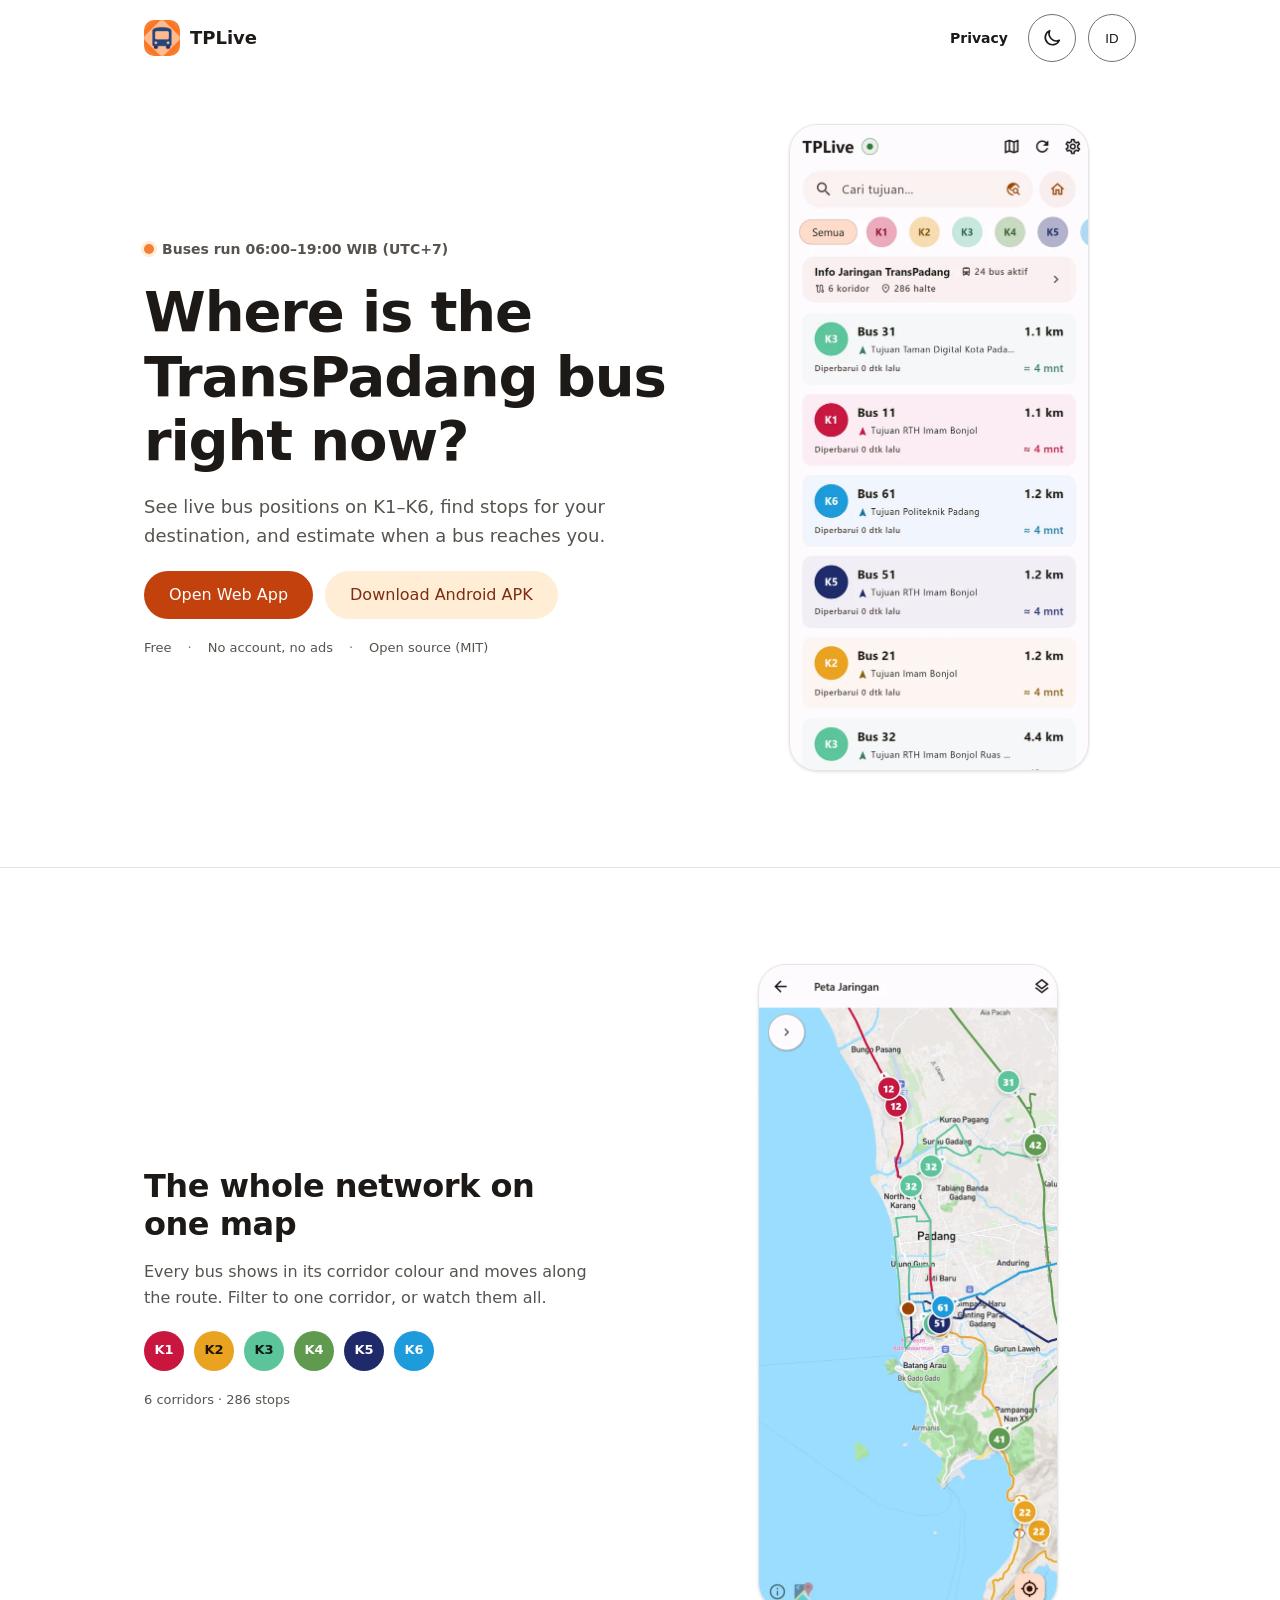
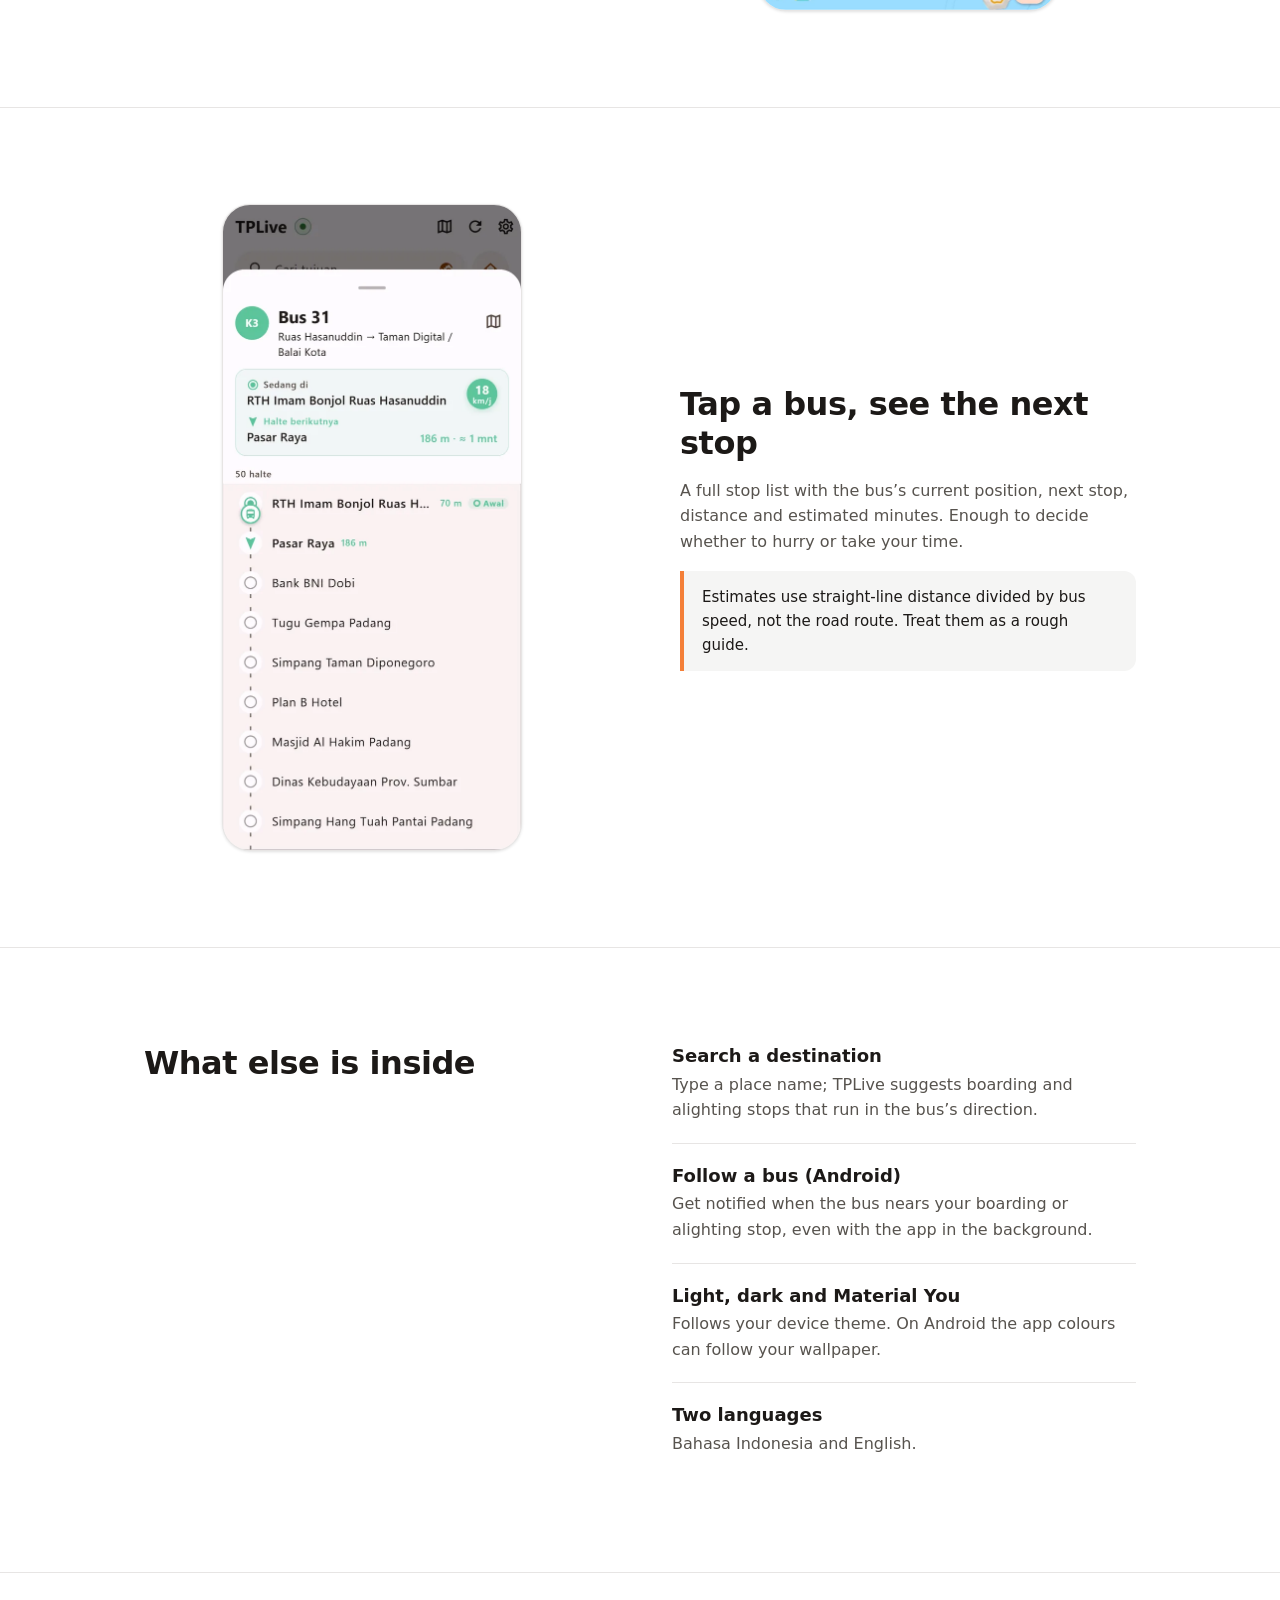
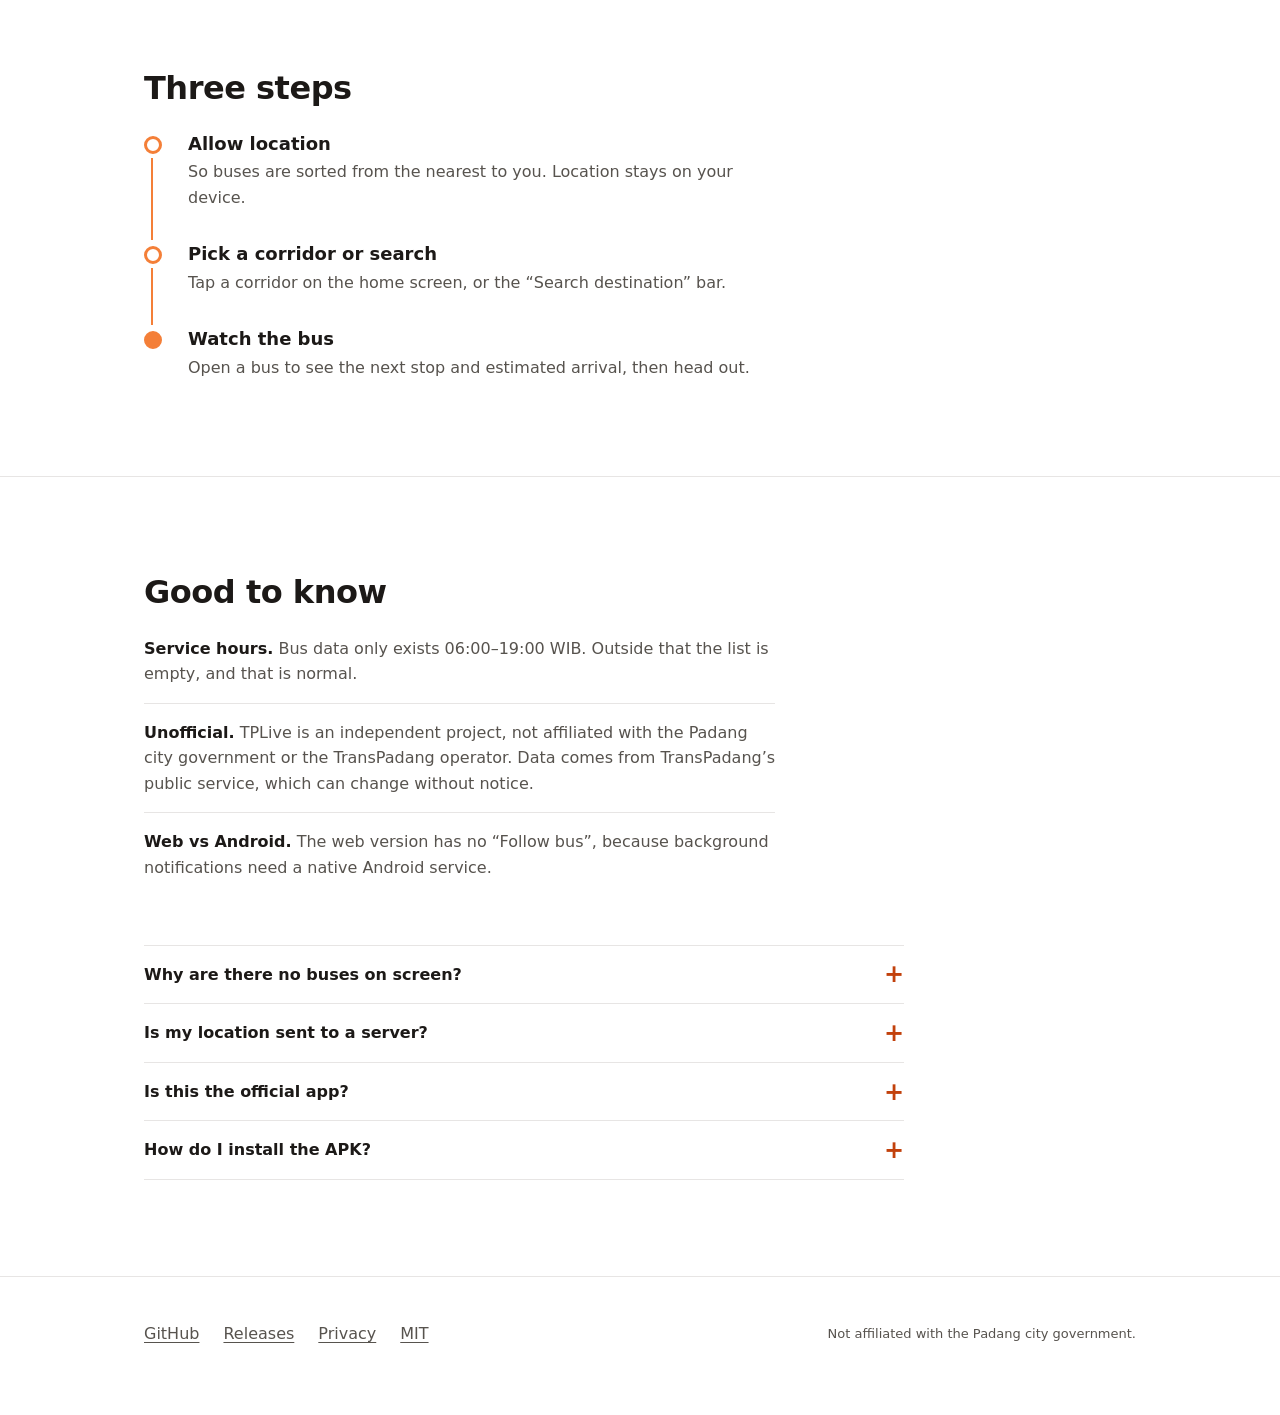
==== commit 050d2d17: "feat(site): palet netral + aksen oranye, tombol mode terang/gelap - Palet baru: abu batu netral tanp" ====
--- a/site/index.html
+++ b/site/index.html
@@ -12,6 +12,7 @@
   <link rel="icon" href="favicon.png">
   <link rel="apple-touch-icon" href="icon-192.png">
   <link rel="stylesheet" href="style.css">
+  <script src="theme.js"></script>
 </head>
 <body>
   <a class="skip" href="#main" data-i18n="skip">Lewati ke konten</a>
@@ -20,6 +21,7 @@
     <header class="top">
       <a class="brand" href="./"><img src="icon-192.png" alt="" width="36" height="36">TPLive</a>
       <a class="link" href="privacy.html" data-i18n="nav_privacy">Privasi</a>
+      <button class="theme" id="theme" type="button" aria-label="Ganti ke mode gelap"><svg class="moon" viewBox="0 0 24 24" aria-hidden="true"><path d="M20 14.5A8 8 0 0 1 9.5 4a8 8 0 1 0 10.5 10.5z"/></svg><svg class="sun" viewBox="0 0 24 24" aria-hidden="true"><circle cx="12" cy="12" r="4"/><path d="M12 2v2M12 20v2M4.9 4.9l1.4 1.4M17.7 17.7l1.4 1.4M2 12h2M20 12h2M4.9 19.1l1.4-1.4M17.7 6.3l1.4-1.4"/></svg></button>
       <button class="lang" id="lang" type="button" aria-label="Switch language to English">EN</button>
     </header>
   </div>
@@ -39,7 +41,7 @@
         </div>
         <figure class="phone">
           <picture>
-            <source media="(prefers-color-scheme: dark)" srcset="img/home-dark.webp">
+            <source media="(prefers-color-scheme: dark)" data-media="(prefers-color-scheme: dark)" srcset="img/home-dark.webp">
             <img src="img/home-light.webp" width="600" height="1299" alt="Beranda TPLive: daftar bus terdekat dengan koridor, jarak, dan estimasi tiba" data-i18n-alt="alt_home" fetchpriority="high">
           </picture>
         </figure>
@@ -59,7 +61,7 @@
         </div>
         <figure class="phone">
           <picture>
-            <source media="(prefers-color-scheme: dark)" srcset="img/map-dark.webp">
+            <source media="(prefers-color-scheme: dark)" data-media="(prefers-color-scheme: dark)" srcset="img/map-dark.webp">
             <img src="img/map-light.webp" width="600" height="1299" loading="lazy" alt="Peta jaringan TransPadang dengan penanda bus berwarna di sepanjang rute koridor" data-i18n-alt="alt_map">
           </picture>
         </figure>
@@ -75,7 +77,7 @@
         </div>
         <figure class="phone">
           <picture>
-            <source media="(prefers-color-scheme: dark)" srcset="img/detail-dark.webp">
+            <source media="(prefers-color-scheme: dark)" data-media="(prefers-color-scheme: dark)" srcset="img/detail-dark.webp">
             <img src="img/detail-light.webp" width="600" height="1299" loading="lazy" alt="Rincian Bus 31: sedang di satu halte, halte berikutnya, kecepatan, dan daftar halte sepanjang rute" data-i18n-alt="alt_detail">
           </picture>
         </figure>
@@ -190,6 +192,7 @@
       btn.textContent = en ? 'ID' : 'EN';
       btn.setAttribute('aria-label', en ? 'Ganti bahasa ke Indonesia' : 'Switch language to English');
       try { localStorage.setItem('lang', l); } catch (e) {}
+      if (window.tpTheme) window.tpTheme.refresh();
     }
     btn.addEventListener('click', function () { setLang(document.documentElement.lang === 'en' ? 'id' : 'en'); });
     var saved = null;
--- a/site/style.css
+++ b/site/style.css
@@ -1,15 +1,15 @@
 /* TPLive landing page — implements /DESIGN.md. Token names match the doc. */
 :root {
-  --primary: #9d4400;
+  --primary: #c2410c;
   --on-primary: #ffffff;
-  --primary-container: #ffdbca;
-  --on-primary-container: #331100;
-  --surface: #fffbff;
-  --on-surface: #201a17;
-  --surface-variant: #f4ded4;
-  --on-surface-variant: #52443d;
-  --outline: #85746b;
-  --outline-variant: #d7c2b9;
+  --primary-container: #ffedd5;
+  --on-primary-container: #7c2d12;
+  --surface: #ffffff;
+  --on-surface: #1c1917;
+  --surface-variant: #f5f5f4;
+  --on-surface-variant: #57534e;
+  --outline: #78716c;
+  --outline-variant: #e7e5e4;
   --brand: #f47f38;
 
   --k1: #c8163f; --k2: #eaa221; --k3: #5cc49a;
@@ -19,21 +19,36 @@
   --ease: cubic-bezier(0.65, 0, 0.35, 1);
   --ease-in: cubic-bezier(0.05, 0.7, 0.1, 1);
   --gutter: 16px;
-  color-scheme: light dark;
-}
+  color-scheme: light;
+}
+/* Dark: follows the system unless the visitor picked a theme (data-theme). */
 @media (prefers-color-scheme: dark) {
-  :root {
-    --primary: #ffb690;
-    --on-primary: #542100;
-    --primary-container: #783200;
-    --on-primary-container: #ffdbca;
-    --surface: #201a17;
-    --on-surface: #ece0db;
-    --surface-variant: #52443d;
-    --on-surface-variant: #d7c2b9;
-    --outline: #a08d84;
-    --outline-variant: #52443d;
+  :root:not([data-theme="light"]) {
+    --primary: #fb923c;
+    --on-primary: #1c0a00;
+    --primary-container: #7c2d12;
+    --on-primary-container: #ffedd5;
+    --surface: #141211;
+    --on-surface: #f5f5f4;
+    --surface-variant: #1f1c1b;
+    --on-surface-variant: #a8a29e;
+    --outline: #78716c;
+    --outline-variant: #292524;
+    color-scheme: dark;
   }
+}
+:root[data-theme="dark"] {
+  --primary: #fb923c;
+  --on-primary: #1c0a00;
+  --primary-container: #7c2d12;
+  --on-primary-container: #ffedd5;
+  --surface: #141211;
+  --on-surface: #f5f5f4;
+  --surface-variant: #1f1c1b;
+  --on-surface-variant: #a8a29e;
+  --outline: #78716c;
+  --outline-variant: #292524;
+  color-scheme: dark;
 }
 @media (min-width: 600px) { :root { --gutter: 24px; } }
 
@@ -74,6 +89,20 @@
   font: 600 .875rem/1 inherit; cursor: pointer;
 }
 .lang:hover { background: var(--surface-variant); }
+
+.theme {
+  width: 48px; height: 48px; border-radius: 50%; display: grid; place-items: center;
+  border: 1px solid var(--outline); background: none; color: var(--on-surface); cursor: pointer;
+}
+.theme:hover { background: var(--surface-variant); }
+.theme svg { width: 22px; height: 22px; fill: none; stroke: currentColor; stroke-width: 1.8; stroke-linecap: round; stroke-linejoin: round; }
+.theme .sun { display: none; }
+:root[data-theme="dark"] .theme .sun { display: block; }
+:root[data-theme="dark"] .theme .moon { display: none; }
+@media (prefers-color-scheme: dark) {
+  :root:not([data-theme="light"]) .theme .sun { display: block; }
+  :root:not([data-theme="light"]) .theme .moon { display: none; }
+}
 
 /* Buttons */
 .btn {
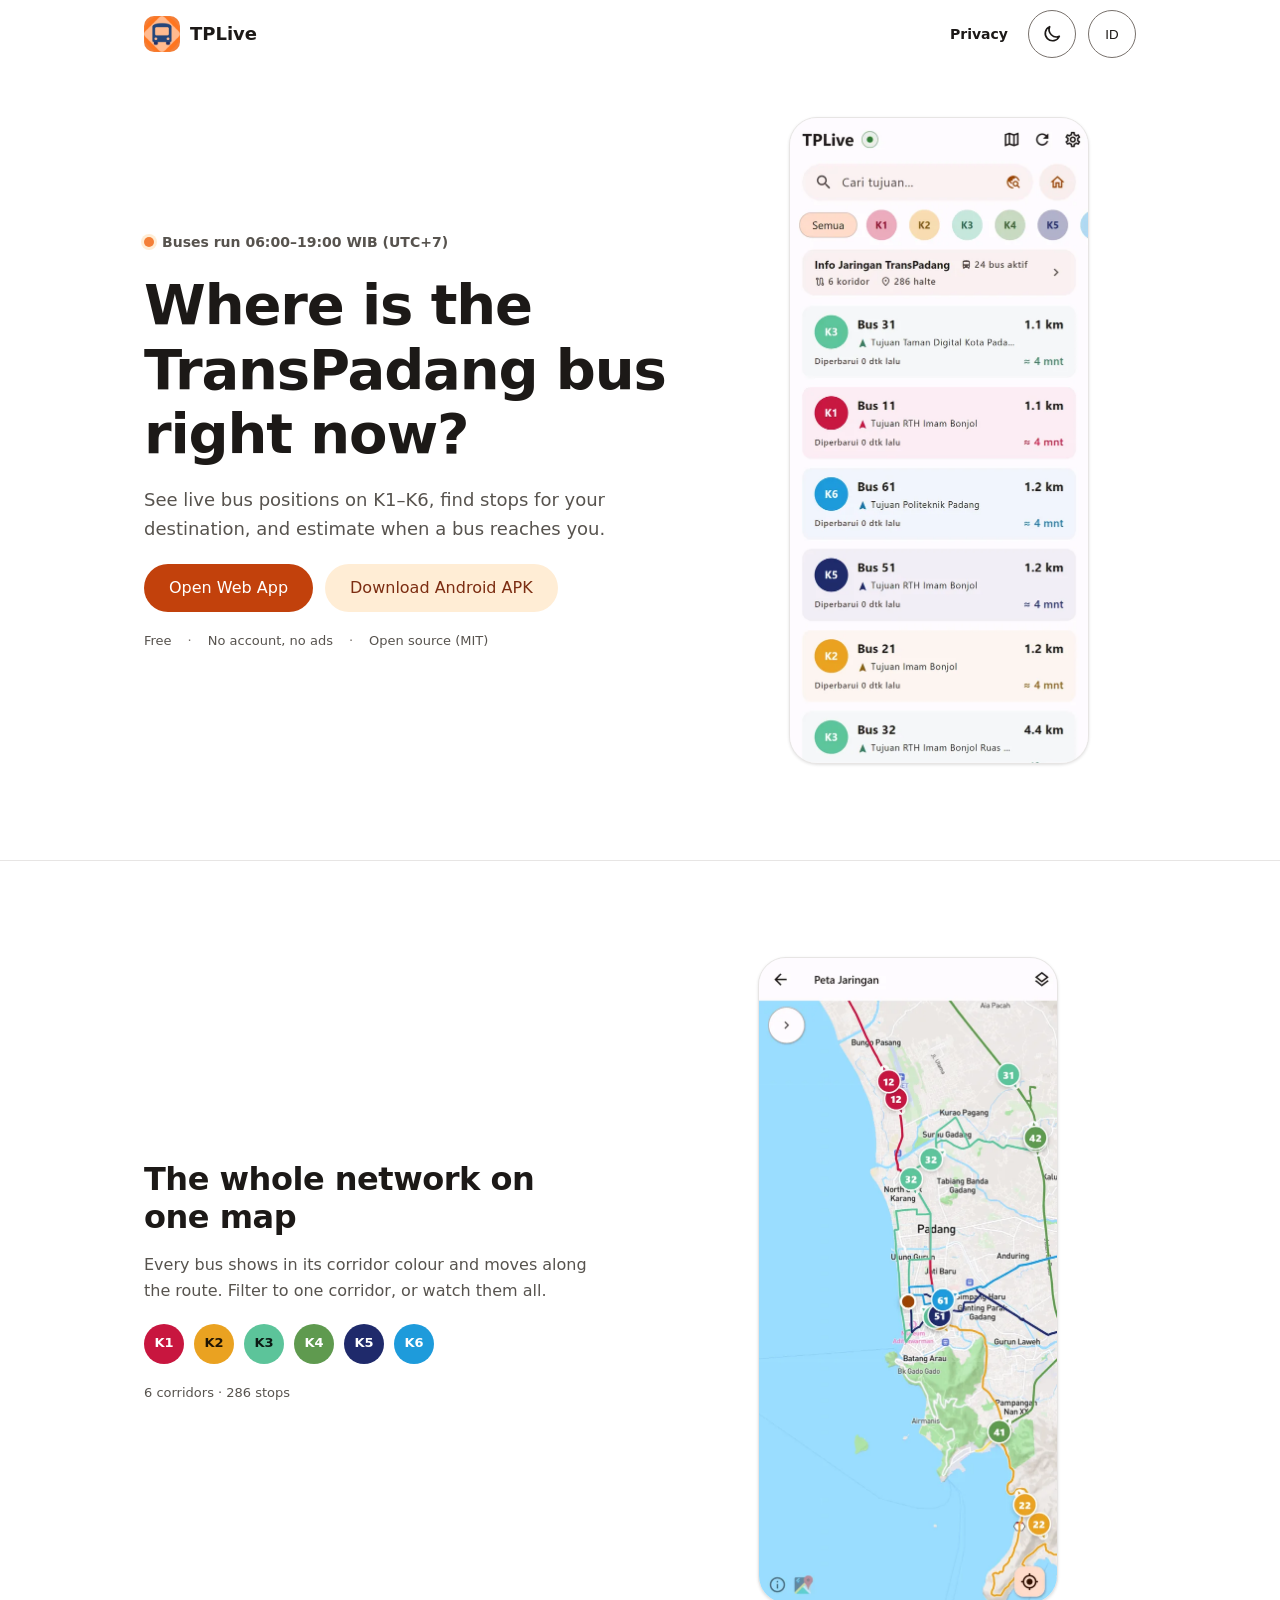
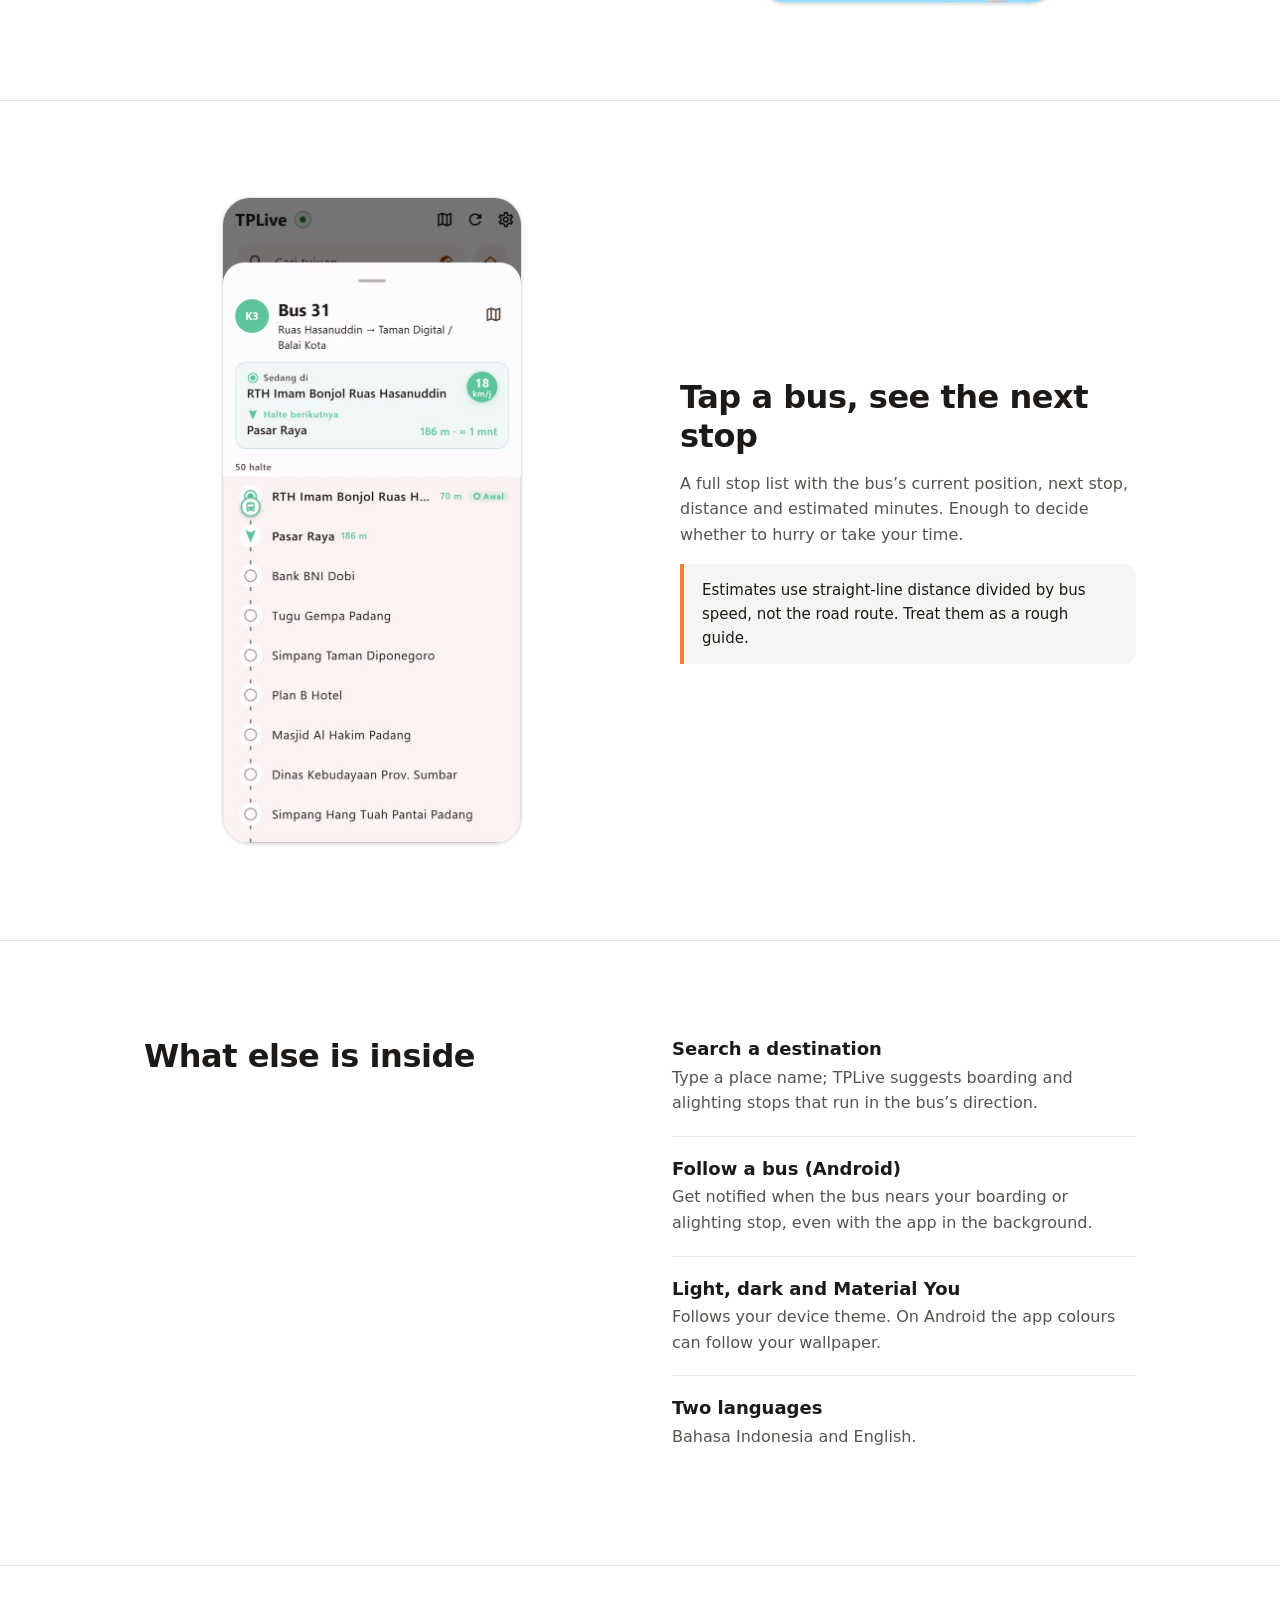
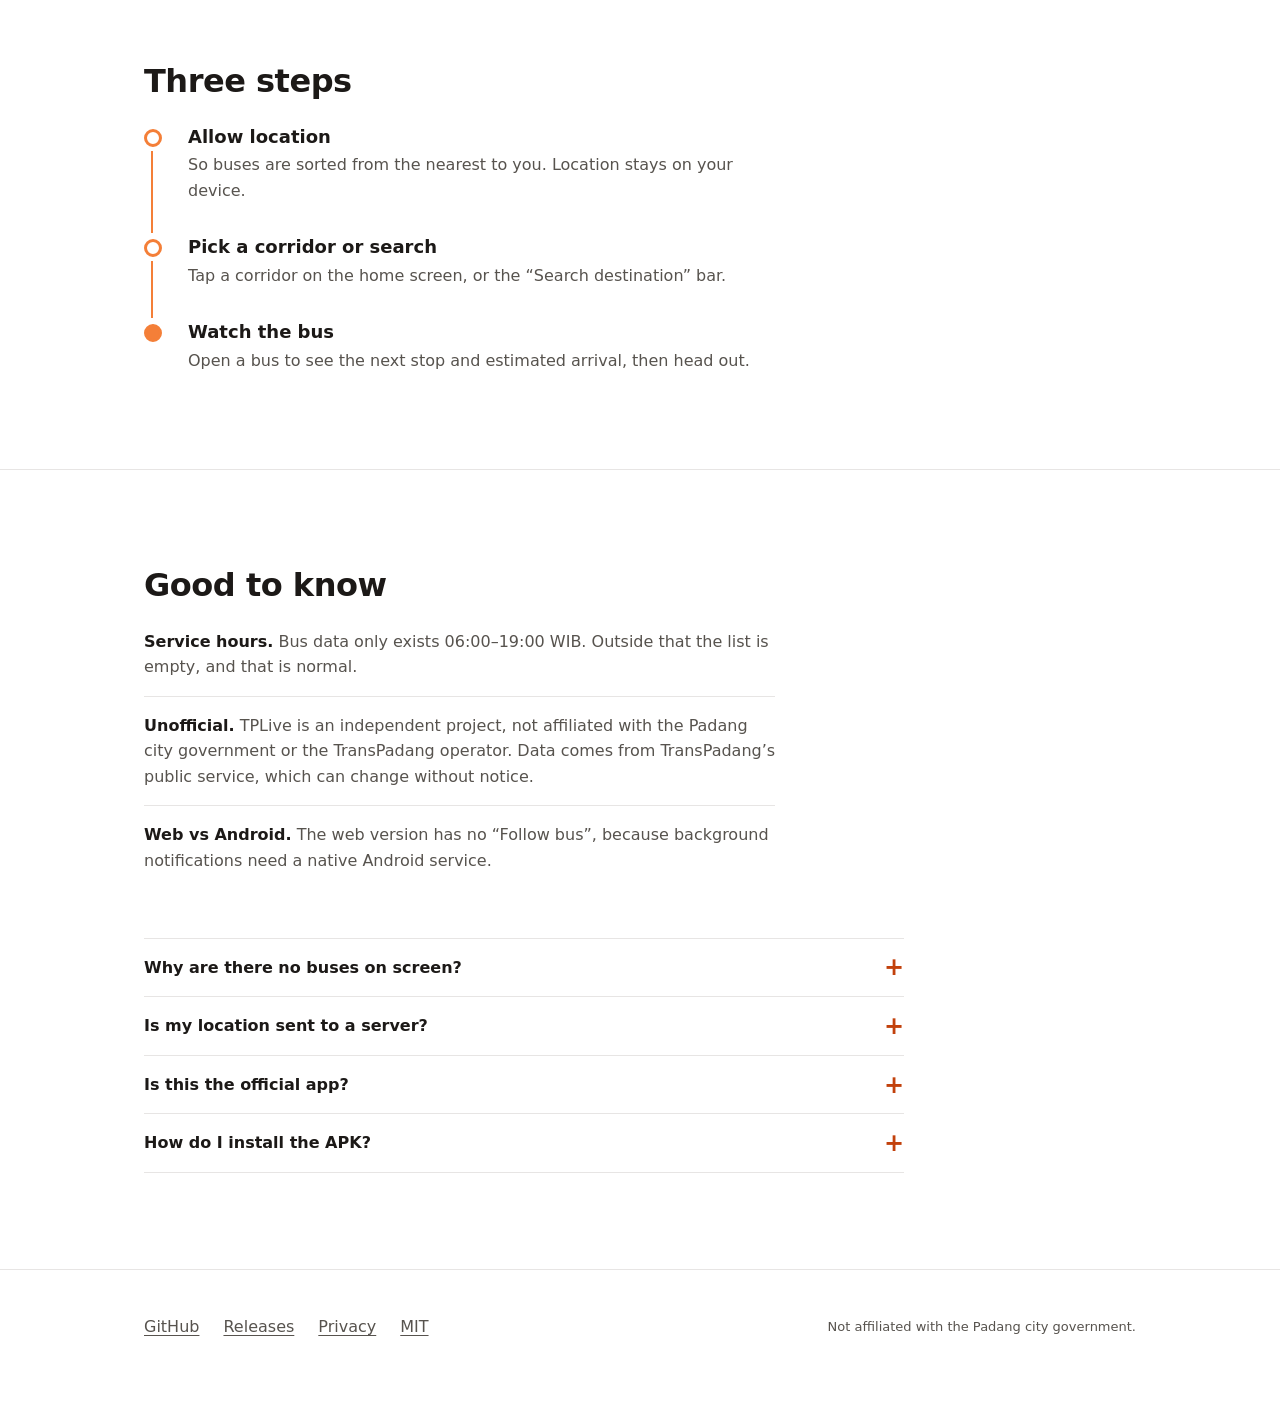
==== commit adacc6c4: "feat(site): app bar lengket (sembunyi saat turun, muncul saat naik) + tombol ke atas - Header jadi t" ====
--- a/site/index.html
+++ b/site/index.html
@@ -17,14 +17,14 @@
 <body>
   <a class="skip" href="#main" data-i18n="skip">Lewati ke konten</a>
 
-  <div class="wrap">
-    <header class="top">
+  <header class="appbar">
+    <div class="wrap top">
       <a class="brand" href="./"><img src="icon-192.png" alt="" width="36" height="36">TPLive</a>
       <a class="link" href="privacy.html" data-i18n="nav_privacy">Privasi</a>
       <button class="theme" id="theme" type="button" aria-label="Ganti ke mode gelap"><svg class="moon" viewBox="0 0 24 24" aria-hidden="true"><path d="M20 14.5A8 8 0 0 1 9.5 4a8 8 0 1 0 10.5 10.5z"/></svg><svg class="sun" viewBox="0 0 24 24" aria-hidden="true"><circle cx="12" cy="12" r="4"/><path d="M12 2v2M12 20v2M4.9 4.9l1.4 1.4M17.7 17.7l1.4 1.4M2 12h2M20 12h2M4.9 19.1l1.4-1.4M17.7 6.3l1.4-1.4"/></svg></button>
       <button class="lang" id="lang" type="button" aria-label="Switch language to English">EN</button>
-    </header>
-  </div>
+    </div>
+  </header>
 
   <main id="main">
     <div class="wrap">
@@ -135,6 +135,9 @@
     </div>
   </footer>
 
+  <button class="fab" id="to-top" type="button" aria-label="Kembali ke atas" data-i18n-aria="to_top"><svg viewBox="0 0 24 24" aria-hidden="true"><path d="M12 19V5M5 12l7-7 7 7"/></svg></button>
+
+  <script src="nav.js" defer></script>
   <script>
     var EN = {
       skip: 'Skip to content', nav_privacy: 'Privacy',
@@ -146,7 +149,7 @@
       alt_home: 'TPLive home: nearby buses with corridor, distance and estimated arrival',
       map_h: 'The whole network on one map',
       map_p: 'Every bus shows in its corridor colour and moves along the route. Filter to one corridor, or watch them all.',
-      aria_corr: 'Corridors', map_fact: '6 corridors · 286 stops',
+      aria_corr: 'Corridors', to_top: 'Back to top', map_fact: '6 corridors · 286 stops',
       alt_map: 'TransPadang network map with coloured bus markers along corridor routes',
       detail_h: 'Tap a bus, see the next stop',
       detail_p: 'A full stop list with the bus’s current position, next stop, distance and estimated minutes. Enough to decide whether to hurry or take your time.',
--- a/site/style.css
+++ b/site/style.css
@@ -75,7 +75,29 @@
 .wrap { max-width: 1040px; margin: 0 auto; padding: 0 var(--gutter); }
 
 /* Header */
-header.top { display: flex; align-items: center; gap: 12px; padding: 14px 0; }
+/* Top app bar: sticky, hides on scroll down, returns on scroll up (nav.js). */
+.appbar {
+  position: sticky; top: 0; z-index: 20;
+  background: var(--surface); border-bottom: 1px solid transparent;
+  transition: transform .3s var(--ease), border-color .2s var(--ease);
+}
+.appbar.is-scrolled { border-bottom-color: var(--outline-variant); }
+.appbar.is-hidden { transform: translateY(-100%); }
+.appbar:focus-within { transform: none; }
+.top { display: flex; align-items: center; gap: 12px; padding-top: 10px; padding-bottom: 10px; }
+
+/* Back-to-top button (shown after scrolling) */
+.fab {
+  position: fixed; right: max(16px, env(safe-area-inset-right)); bottom: max(16px, env(safe-area-inset-bottom)); z-index: 15;
+  width: 52px; height: 52px; border-radius: 16px; display: grid; place-items: center;
+  border: 0; cursor: pointer; background: var(--primary-container); color: var(--on-primary-container);
+  box-shadow: 0 1px 3px rgba(0,0,0,.25);
+  opacity: 0; transform: translateY(12px); pointer-events: none; visibility: hidden;
+  transition: opacity .2s var(--ease), transform .3s var(--ease-in), visibility 0s linear .3s;
+}
+.fab.show { opacity: 1; transform: none; pointer-events: auto; visibility: visible; transition-delay: 0s; }
+.fab:hover { box-shadow: 0 2px 6px rgba(0,0,0,.3); }
+.fab svg { width: 24px; height: 24px; fill: none; stroke: currentColor; stroke-width: 2; stroke-linecap: round; stroke-linejoin: round; }
 .brand {
   display: flex; align-items: center; gap: 10px; margin-right: auto;
   font-weight: 700; font-size: 1.125rem; color: inherit; text-decoration: none;
@@ -245,4 +267,4 @@
   .hero .phone { animation-delay: .1s; }
   @keyframes rise { from { opacity: 0; transform: translateY(12px); } }
 }
-@media (prefers-reduced-motion: reduce) { html { scroll-behavior: auto; } .btn { transition: none; } }
+@media (prefers-reduced-motion: reduce) { html { scroll-behavior: auto; } .btn, .appbar, .fab { transition: none; } }
